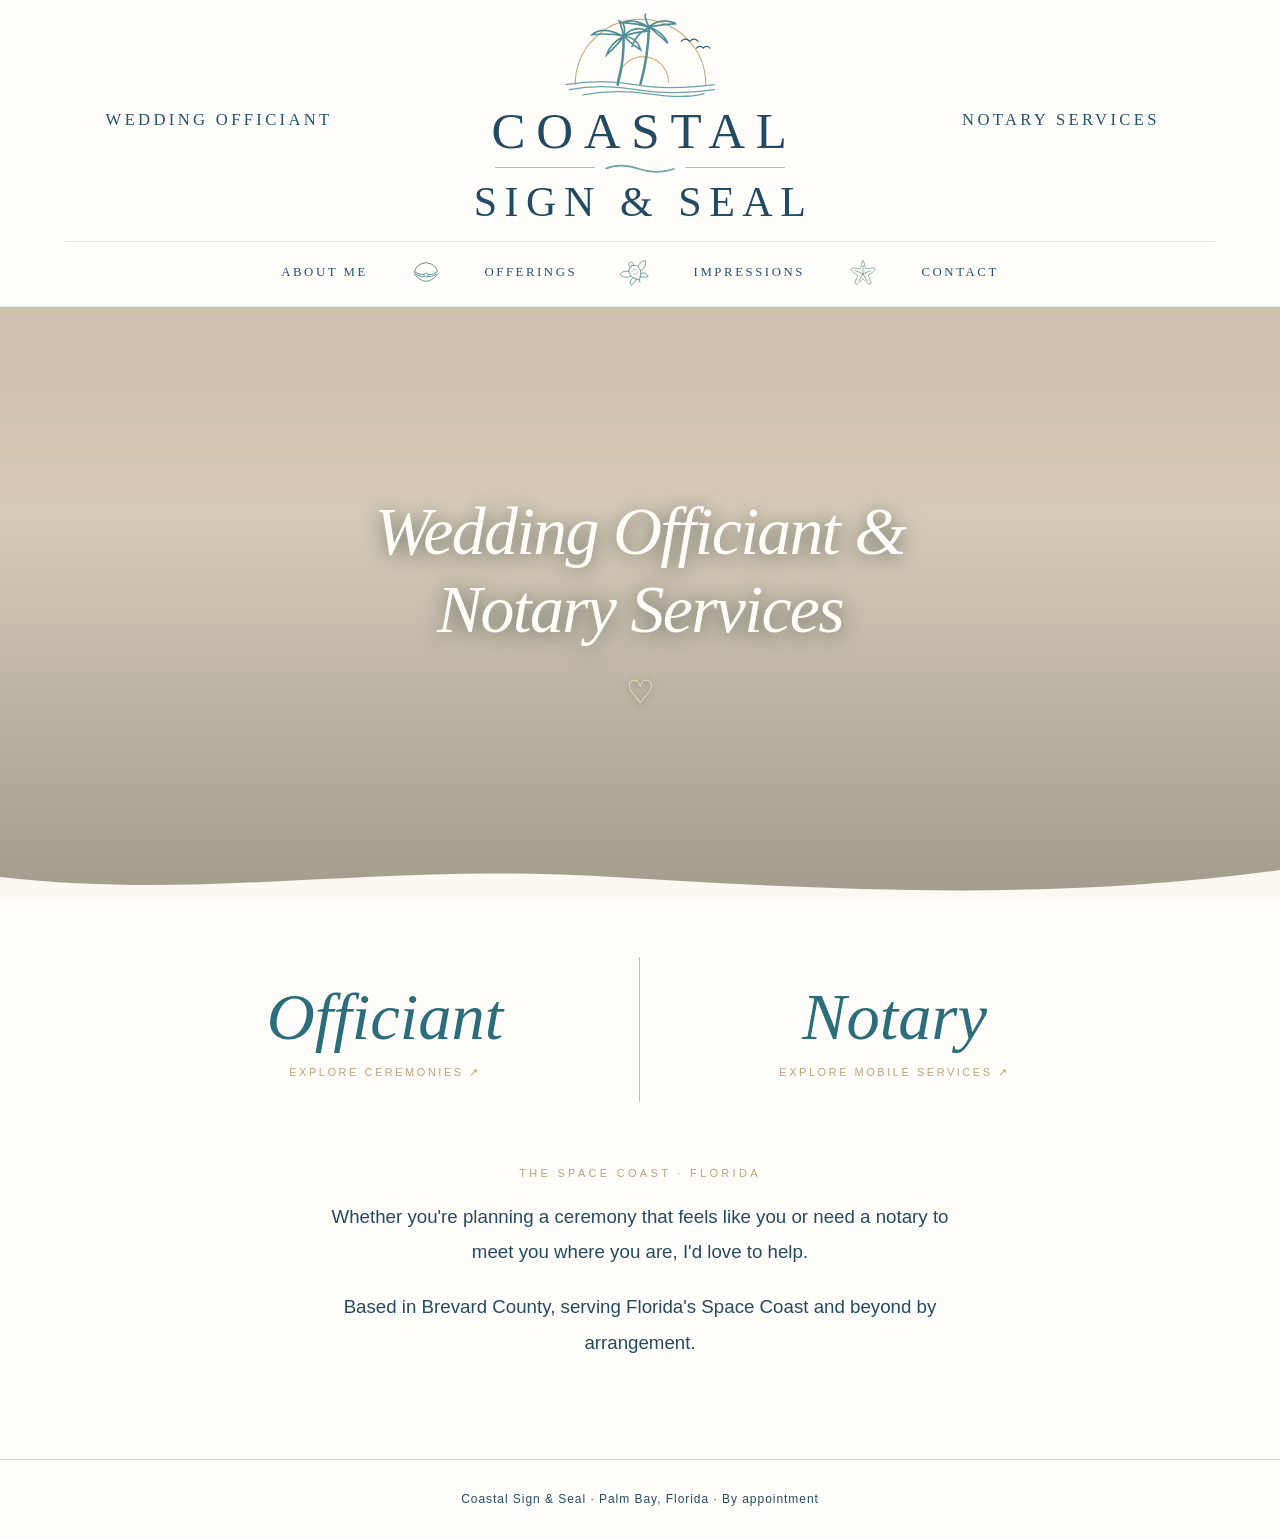
==== index.html @ 53bc4463 "Angle sea turtle and taper shell rear with minimal shell details" ====
<!doctype html><html lang="en"><head><meta charset="utf-8"><meta name="viewport" content="width=device-width,initial-scale=1"><meta name="description" content="Coastal Sign & Seal offers welcoming wedding ceremonies and mobile notary services in Brevard County, Florida."><title>Coastal Sign & Seal | Wedding Officiant & Mobile Notary</title><link rel="stylesheet" href="assets/site.css"></head><body><header class="site-header redesigned-header"><div class="header-top"><a class="service-side" href="weddings.html">Wedding Officiant</a><a class="brand" href="index.html" aria-label="Coastal Sign and Seal home"><svg class="logo-art" viewBox="0 0 230 100" role="img" aria-label="Palm trees, birds, sunrise and ocean waves"><g fill="none" stroke-linecap="round"><path d="M38 79A77 77 0 0 1 192 79" stroke="#c5a26d" stroke-width="1.2"/><path d="M88 76A30 30 0 0 1 148 76" stroke="#d3b07a" stroke-width="1.4"/><path d="M27 79Q69 72 108 79T202 79M31 85Q68 78 110 85T202 85M47 91Q85 84 125 90T190 90" stroke="#6ba5a8" stroke-width="1.5"/><path d="M88 79Q96 50 95 21M115 78Q124 47 125 10" stroke="#4f9097" stroke-width="3"/><path d="M95 22Q70 9 58 20Q80 18 95 22M95 22Q79 31 75 44Q90 30 95 22M95 22Q99 8 90 4Q94 15 95 22M95 22Q108 8 124 16Q108 17 95 22M95 22Q111 23 115 38Q103 30 95 22M125 11Q104 0 95 6Q111 7 125 11M125 11Q139 -1 157 7Q141 8 125 11M125 11Q142 17 147 30Q134 18 125 11M125 11Q119 -1 121 -4M125 11Q109 20 105 34" stroke="#4f9097" stroke-width="2"/><path d="M163 28q5 -5 10 0q5 -5 10 0M181 36q4 -4 8 0q4 -4 8 0" stroke="#315f75" stroke-width="1.4"/></g></svg><span class="brand-coastal">COASTAL</span><span class="brand-wave" aria-hidden="true"><i></i><svg viewBox="0 0 90 14"><path d="M2 8Q20 0 43 8T88 8" fill="none" stroke="#6ba5a8" stroke-width="2"/></svg><i></i></span><span class="brand-sign">SIGN &amp; SEAL</span></a><a class="service-side" href="notary.html">Notary Services</a></div><nav class="header-bottom" aria-label="Main navigation"><a href="about.html">About Me</a><svg class="nav-sea-icon" viewBox="0 0 48 42" aria-hidden="true"><g fill="none" stroke="#65979b" stroke-width="1.5" stroke-linecap="round" stroke-linejoin="round"><path d="M7 21 Q8 9 24 7 Q40 9 41 21 Q33 26 24 25 Q15 26 7 21Z"/><path d="M7 24 Q13 34 24 35 Q35 34 41 24 Q32 29 24 28 Q16 29 7 24Z"/><circle cx="24" cy="25.5" r="3" fill="#fffdf9" stroke="#65979b" stroke-width="1.2"/></g></svg><a href="weddings.html">Offerings</a><svg class="nav-sea-icon" viewBox="0 0 64 54" aria-hidden="true"><g transform="rotate(-28 32 27)" fill="none" stroke="#548e91" stroke-width="1.45" stroke-linecap="round" stroke-linejoin="round"><path d="M32 13 C39 13 44 20 43 29 C42 36 37 40 32 45 C27 40 22 36 21 29 C20 20 25 13 32 13Z"/><path d="M28 14 C26 9 28 5 32 5 C36 5 38 9 36 14"/><path d="M22 20 C15 15 8 14 3 17 C6 26 13 31 21 30"/><path d="M42 20 C49 15 56 14 61 17 C58 26 51 31 43 30"/><path d="M24 35 C17 35 12 41 13 47 C20 46 26 42 28 40"/><path d="M40 35 C47 35 52 41 51 47 C44 46 38 42 36 40"/><path d="M32 45 Q32 48 31 50"/><path d="M27 23 Q32 19 37 23 M27 30 Q32 34 37 30" stroke-width=".85"/></g></svg><a href="impressions.html">Impressions</a><svg class="nav-sea-icon" viewBox="0 0 48 42" aria-hidden="true"><g fill="none" stroke="#7b9b9d" stroke-width="1.25" stroke-linecap="round" stroke-linejoin="round"><path d="M24 4C26 4 27 14 28 16C31 17 40 13 42 16C44 19 34 24 32 26C32 29 38 37 35 39C32 41 26 33 24 31C21 33 16 41 13 39C10 37 16 29 16 26C14 24 4 19 6 16C8 13 17 17 20 16C21 14 22 4 24 4Z"/><path d="M24 11L24 24M13 19L24 24M35 19L24 24M18 34L24 24M30 34L24 24"/></g></svg><a href="contact.html">Contact</a></nav></header><main><section class="hero" aria-label="Florida beach"><h1>Wedding Officiant &amp;<br>Notary Services</h1><div class="flourish" aria-hidden="true">♡</div></section><div class="wave-divider" aria-hidden="true"><svg viewBox="0 0 1440 42" preserveAspectRatio="none"><path fill="#fbf8f1" d="M0 20C240 44 420 5 690 20S1200 43 1440 13V42H0Z"/></svg></div><section class="choices" aria-label="Explore our services"><a class="choice" href="weddings.html"><span>Officiant</span><small>Explore ceremonies ↗</small></a><a class="choice" href="notary.html"><span>Notary</span><small>Explore mobile services ↗</small></a></section><section class="intro"><div class="eyebrow">The Space Coast · Florida</div><p>Whether you're planning a ceremony that feels like you or need a notary to meet you where you are, I'd love to help.</p><p>Based in Brevard County, serving Florida's Space Coast and beyond by arrangement.</p></section></main><footer>Coastal Sign &amp; Seal · Palm Bay, Florida · By appointment</footer></body></html>
---- assets/site.css ----
:root{--ivory:#fbf8f1;--navy:#213f48;--teal:#3e7d7d;--gold:#aa8650;--sand:#e9ddc9}*{box-sizing:border-box}html{scroll-behavior:smooth}body{margin:0;background:var(--ivory);color:var(--navy);font-family:Georgia,'Times New Roman',serif}a{color:inherit}a:focus-visible,button:focus-visible{outline:3px solid var(--gold);outline-offset:4px}.site-header{background:#fcf9f3;display:grid;grid-template-columns:1fr minmax(240px,340px) 1fr;align-items:center;gap:1.4rem;padding:1rem 5%;border-bottom:1px solid #e1d6c4;position:relative;z-index:2}.site-header nav{display:flex;justify-content:space-evenly;align-items:center;gap:1rem}.site-header nav a{text-decoration:none;letter-spacing:.16em;font:11px Arial,sans-serif;text-transform:uppercase;white-space:nowrap}.site-header nav a:hover,.choice:hover{color:var(--teal)}.brand{text-align:center;text-decoration:none;display:flex;align-items:center;flex-direction:column}.brand-symbol{height:35px;width:135px;display:block}.brand-name{display:block;font-size:clamp(27px,3vw,36px);letter-spacing:.15em;text-transform:uppercase;line-height:.98;font-weight:400}.brand-name em{display:block;font-size:.43em;letter-spacing:.3em;font-style:normal;margin:8px 0 4px}.brand-subtitle{display:block;color:var(--gold);font:9px Arial,sans-serif;letter-spacing:.15em;margin-top:11px;white-space:nowrap}.brand-subtitle .turtle{font-size:14px;margin:0 7px}.hero{min-height:min(65vw,590px);height:540px;display:flex;flex-direction:column;justify-content:center;align-items:center;text-align:center;padding:5rem 1rem;position:relative;isolation:isolate;background:#c6b9a5 url('https://images.unsplash.com/photo-1507525428034-b723cf961d3e?auto=format&fit=crop&w=2000&q=85') center 52%/cover no-repeat}.hero:before{content:'';position:absolute;inset:0;background:linear-gradient(180deg,rgba(255,248,231,.12),rgba(255,249,232,.28) 35%,rgba(30,54,58,.22));z-index:-1}.hero h1{font-weight:400;font-style:italic;font-size:clamp(2.8rem,5.3vw,5.8rem);max-width:1050px;margin:0;color:#fffdf7;line-height:1.14;text-shadow:0 2px 20px rgba(19,38,44,.6);letter-spacing:-.025em}.hero .flourish{color:#f6e5b8;font-size:32px;margin-top:1.6rem;text-shadow:0 1px 6px #4a5b5b}.wave-divider{height:42px;margin-top:-40px;position:relative;z-index:1}.wave-divider svg{display:block;width:100%;height:100%}.choices{max-width:1050px;margin:auto;display:grid;grid-template-columns:1fr 1fr;align-items:center;padding:3.6rem 1rem 3.1rem}.choice{text-align:center;text-decoration:none;padding:1.4rem;display:block}.choice:first-child{border-right:1px solid #d3b993}.choice span{display:block;font-size:clamp(2.7rem,5.2vw,4.7rem);font-weight:400}.choice small{display:block;margin-top:.7rem;font:11px Arial,sans-serif;letter-spacing:.23em;color:var(--gold);text-transform:uppercase}.intro{text-align:center;padding:1rem 1.5rem 5rem;max-width:710px;margin:auto;line-height:1.9;font-size:1.17rem}.intro .eyebrow{font:11px Arial,sans-serif;text-transform:uppercase;letter-spacing:.3em;color:var(--gold)}.intro p{margin:1.2rem 0}.page{max-width:930px;margin:4rem auto 6rem;padding:0 1.5rem;line-height:1.8}.page h1{font-size:clamp(2.5rem,5vw,4.4rem);font-weight:400;line-height:1.1}.page h2{font-weight:400}.package{border-top:1px solid #d7c3a1;padding:1.5rem 0}.package h2{font-weight:400;margin-bottom:0}.price{color:#8e6b39;font-size:1.3rem}.button{display:inline-block;margin-top:1rem;border:1px solid var(--gold);padding:.8rem 1.4rem;text-decoration:none;font:12px Arial,sans-serif;letter-spacing:.12em;text-transform:uppercase}.button:hover{background:#eee5d5}footer{text-align:center;border-top:1px solid #dfd0b9;padding:2rem;font:12px Arial,sans-serif;letter-spacing:.08em}label{display:block;margin:1rem 0 .3rem}input,select,textarea{width:100%;padding:.8rem;border:1px solid #c9bba6;background:white;font:inherit}button{cursor:pointer;background:var(--navy);color:white;border:0;padding:1rem 2rem;margin-top:1rem}button:disabled{opacity:.5}[hidden]{display:none!important}@media(max-width:760px){.site-header{grid-template-columns:1fr;gap:1rem;padding:1rem}.site-header nav{justify-content:center;gap:1.2rem;flex-wrap:wrap}.site-header nav:first-child{grid-row:2}.site-header nav:last-child{grid-row:3}.brand{grid-row:1}.hero{height:420px;min-height:0;padding:3rem 1.5rem}.choices{padding:2rem .5rem}.choice{padding:.7rem}.choice span{font-size:clamp(2rem,7vw,3.4rem)}.brand-name{font-size:29px}}
/* Shared header on secondary pages (legacy markup). */
body>header:not(.site-header){background:#fcf9f3;display:grid;grid-template-columns:1fr minmax(240px,340px) 1fr;align-items:center;gap:1.4rem;padding:1rem 5%;border-bottom:1px solid #e1d6c4}body>header:not(.site-header) nav{display:flex;justify-content:space-evenly;align-items:center;gap:1rem}body>header:not(.site-header) nav a{text-decoration:none;letter-spacing:.16em;font:11px Arial,sans-serif;text-transform:uppercase;white-space:nowrap}body>header:not(.site-header) .brand{text-align:center;text-decoration:none;display:flex;flex-direction:column;align-items:center}body>header:not(.site-header) .brand strong{display:block;font-weight:400;font-size:30px;line-height:1.05;letter-spacing:.08em}body>header:not(.site-header) .brand small{display:block;color:var(--gold);font:9px Arial,sans-serif;letter-spacing:.15em;margin-top:9px}@media(max-width:760px){body>header:not(.site-header){grid-template-columns:1fr;gap:1rem;padding:1rem}body>header:not(.site-header) nav{justify-content:center;flex-wrap:wrap}body>header:not(.site-header) .brand{grid-row:1}body>header:not(.site-header) nav:first-child{grid-row:2}body>header:not(.site-header) nav:last-child{grid-row:3}}

/* Approved Coastal Sign & Seal header: same on every page. */
.site-header{display:grid!important;grid-template-columns:minmax(0,1fr) minmax(280px,380px) minmax(0,1fr)!important;align-items:center!important;gap:1rem!important;padding:8px 3% 15px!important;background:#fdfaf5!important;border-bottom:1px solid #d9c49e!important;min-height:260px}.site-header nav{display:flex!important;justify-content:space-evenly!important;align-items:center!important;gap:12px!important}.site-header nav a{font:11px Georgia,serif!important;letter-spacing:.22em!important;color:#234d65!important;text-transform:uppercase!important;text-decoration:none!important;white-space:nowrap}.site-header .brand{display:flex!important;flex-direction:column!important;align-items:center!important;justify-content:center!important;text-decoration:none!important;min-width:0!important;color:#214b63!important}.logo-art{display:block;width:190px;height:96px;overflow:visible}.brand-coastal{display:block;font:400 clamp(29px,3.2vw,44px)/1 Georgia,serif;letter-spacing:.18em;padding-left:.18em}.brand-wave{display:flex;align-items:center;justify-content:center;gap:9px;width:240px;height:21px}.brand-wave i{width:69px;height:1px;background:#c5a26d}.brand-wave svg{width:72px;height:16px}.brand-sign{display:block;font:400 clamp(23px,2.7vw,34px)/1.15 Georgia,serif;letter-spacing:.17em;padding-left:.17em}.site-header .brand-subtitle{font:9px Arial,sans-serif!important;letter-spacing:.18em!important;color:#315e78!important;margin-top:9px!important;white-space:nowrap}.brand-turtle{color:#b38d52;font-size:13px;padding:0 7px}.site-header .brand strong,.site-header .brand-symbol{display:none!important}@media(max-width:760px){.site-header{grid-template-columns:1fr!important;min-height:0!important;gap:10px!important;padding:10px 12px 18px!important}.site-header .brand{grid-row:1!important}.site-header nav:first-child{grid-row:2!important}.site-header nav:last-child{grid-row:3!important}.site-header nav{justify-content:center!important;gap:28px!important}.site-header nav a{font-size:10px!important}.logo-art{height:83px;width:165px}.brand-coastal{font-size:34px}.brand-sign{font-size:26px}}

/* Header concept: service names flank wide logo; four links beneath with sea-life separators. */
.site-header.redesigned-header{display:block!important;padding:14px 4% 18px!important;min-height:0!important;background:#fdfaf5!important}.redesigned-header .header-top{display:grid;grid-template-columns:minmax(0,1fr) minmax(300px,470px) minmax(0,1fr);align-items:center;gap:18px;max-width:1400px;margin:auto}.redesigned-header .service-side{text-decoration:none;text-align:center;text-transform:uppercase;letter-spacing:.2em;font:clamp(12px,1.3vw,17px) Georgia,serif;color:#24536b;white-space:nowrap}.redesigned-header .service-side:hover,.redesigned-header .header-bottom a:hover{color:#4f9097}.redesigned-header .logo-art{width:195px;height:92px}.redesigned-header .brand-coastal{font-size:clamp(36px,4vw,51px);letter-spacing:.21em}.redesigned-header .brand-sign{font-size:clamp(30px,3.4vw,42px);letter-spacing:.18em}.redesigned-header .brand-wave{width:300px}.redesigned-header .brand-wave i{width:100px}.redesigned-header .header-bottom{display:flex!important;align-items:center!important;justify-content:center!important;gap:clamp(12px,3.3vw,52px)!important;margin:15px auto 0;max-width:1150px;padding-top:14px;border-top:1px solid #d7c6ab}.redesigned-header .header-bottom a{font:clamp(10px,1vw,13px) Georgia,serif!important;letter-spacing:.2em!important;text-decoration:none!important;color:#24536b!important;text-transform:uppercase!important;white-space:nowrap}.redesigned-header .nav-sea-icon{width:clamp(24px,2.5vw,34px);height:32px;flex-shrink:0;display:block}@media(max-width:760px){.site-header.redesigned-header{padding:12px 10px 16px!important}.redesigned-header .header-top{grid-template-columns:1fr 1fr;gap:12px}.redesigned-header .brand{grid-column:1/-1;grid-row:1}.redesigned-header .service-side{grid-row:2;font-size:11px;letter-spacing:.12em}.redesigned-header .header-bottom{gap:clamp(5px,1.6vw,12px)!important;margin-top:14px;padding-top:13px;flex-wrap:nowrap!important}.redesigned-header .header-bottom a{font-size:clamp(8px,2.1vw,11px)!important;letter-spacing:.06em!important}.redesigned-header .nav-sea-icon{width:18px;height:20px}.redesigned-header .brand-coastal{font-size:38px}.redesigned-header .brand-sign{font-size:30px}.redesigned-header .logo-art{height:84px}}

/* Coastal refresh: pearl, ocean-blue, sea-glass and soft coral; no tan panels. */
:root{--ivory:#fffdf9;--navy:#234e66;--teal:#5b9a9e;--gold:#bba27c;--sand:#eaf5f4}body{background:#fffdf9;color:#244b61;font-family:'Trebuchet MS',Arial,sans-serif;font-weight:400}.site-header.redesigned-header{background:#fffdf9!important;border-bottom:1px solid #d8e9e8!important}.redesigned-header .header-bottom{border-color:#d8e9e8!important}.redesigned-header .brand-wave i{background:#a4c8c9}.page{max-width:1040px;margin:0 auto 5rem;padding:3rem 1.5rem;line-height:1.75}.service-lead{text-align:center;max-width:780px;margin:0 auto 3rem}.eyebrow{font:700 11px 'Trebuchet MS',Arial,sans-serif;letter-spacing:.24em;text-transform:uppercase;color:#608e94}.page .service-lead h1{font:400 clamp(3rem,6vw,5.4rem)/1.1 Georgia,serif;letter-spacing:-.035em;margin:.6rem 0 1rem;color:#25576b}.service-lead p{font-size:1.08rem;color:#506a73}.service-intro{background:linear-gradient(135deg,#e9f5f4,#f6fbfa);border-radius:38px 38px 80px 38px;padding:2rem 2.5rem;margin-bottom:2.6rem;border:1px solid #d6eae9}.service-intro h2{font:italic 400 2rem Georgia,serif;color:#2d7580;margin:.2rem 0}.service-intro p{margin:.5rem 0}.service-collection{display:grid;grid-template-columns:repeat(2,minmax(0,1fr));gap:1.5rem}.service-card{background:#fff;border:1px solid #d5e7e5;border-radius:38px 38px 62px 38px;padding:2rem 2rem 1.7rem;box-shadow:0 12px 35px rgba(40,95,106,.045)}.service-card.feature{grid-column:1/-1;background:#f2faf9}.service-card h2{font:italic 400 clamp(1.65rem,3vw,2.15rem)/1.2 Georgia,serif;margin:0 0 .35rem;color:#276b7a}.service-card .price{font:700 1.13rem 'Trebuchet MS',Arial,sans-serif;color:#ad8068;letter-spacing:.025em}.service-card p{color:#4c6771;margin:.9rem 0}.service-card ul{padding-left:1.2rem;color:#476773}.service-card li{margin:.35rem 0}.service-card li::marker{color:#70a9a7}.service-note{background:#eef7f6;border-left:3px solid #73aaa8;padding:1.2rem 1.5rem;border-radius:0 22px 22px 0;margin:2rem 0}.service-action{text-align:center;padding:1.5rem}.service-action .button{border:0;background:#397c85;color:#fff;border-radius:999px;padding:1rem 2rem;font:700 12px 'Trebuchet MS',Arial,sans-serif;letter-spacing:.12em}.service-action .button:hover{background:#235d69}.page .package{border-color:#d8e9e8}.intro{font-family:'Trebuchet MS',Arial,sans-serif}.choices .choice span{font-family:Georgia,serif;font-style:italic;color:#2c6d7c}.hero h1{font-family:Georgia,serif;font-style:italic}.redesigned-header .service-side,.redesigned-header .header-bottom a{font-family:Georgia,serif!important}@media(max-width:700px){.service-collection{grid-template-columns:1fr}.service-card.feature{grid-column:auto}.service-card{padding:1.6rem;border-radius:28px 28px 48px 28px}.service-intro{padding:1.5rem;border-radius:28px 28px 52px 28px}.page{padding:2rem 1rem}}

.travel-section{margin:3.5rem 0 2rem;padding:2.5rem;background:#edf7f6;border-radius:36px 36px 65px 36px}.travel-section h2{font:italic 400 clamp(2rem,4vw,3rem) Georgia,serif;color:#286d7a;margin:.5rem 0}.travel-section>p{max-width:820px}.travel-grid{display:grid;grid-template-columns:repeat(2,minmax(0,1fr));gap:12px;margin:1.7rem 0}.travel-row{display:flex;flex-direction:column;gap:4px;background:#fff;border:1px solid #d5e8e6;border-radius:22px;padding:1.25rem 1.4rem}.travel-row span{font:italic 400 1.35rem Georgia,serif;color:#286b78}.travel-row strong{font-size:1.15rem;color:#ad8068}.travel-row small{font-size:.86rem;line-height:1.5;color:#55717a}.travel-disclaimer{font-size:.9rem;color:#4c6872}@media(max-width:700px){.travel-grid{grid-template-columns:1fr}.travel-section{padding:1.5rem;border-radius:28px 28px 45px 28px}}

/* Wedding offerings: elegant, centered editorial body copy; preserve package headings. */
body:has(.service-collection) .page{text-align:center;font-family:Georgia,'Times New Roman',serif;font-size:1.04rem;line-height:1.82}
body:has(.service-collection) .service-lead p,
body:has(.service-collection) .service-intro p,
body:has(.service-collection) .service-card p,
body:has(.service-collection) .service-card li,
body:has(.service-collection) .travel-section p,
body:has(.service-collection) .travel-row small,
body:has(.service-collection) .service-note{font-family:Georgia,'Times New Roman',serif;font-size:1.02rem;font-weight:400;line-height:1.8;letter-spacing:.005em}
body:has(.service-collection) .service-card,
body:has(.service-collection) .service-intro,
body:has(.service-collection) .travel-section,
body:has(.service-collection) .travel-row,
body:has(.service-collection) .service-note{text-align:center}
body:has(.service-collection) .service-card ul{list-style:none;padding:0;margin:1rem auto;max-width:37rem}
body:has(.service-collection) .service-card li{padding:.32rem 0}
body:has(.service-collection) .service-card li+li{border-top:1px solid #edf4f3}
body:has(.service-collection) .service-card h2{font-style:italic}
body:has(.service-collection) .travel-section>p{margin-left:auto;margin-right:auto}
body:has(.service-collection) .service-note{border-left:0;border-top:2px solid #73aaa8;border-radius:22px;padding:1.5rem 2rem}

/* Wedding page only: airy, playful sea-glass backdrop and less formal typography. */
body:has(.service-collection){background:radial-gradient(ellipse 460px 330px at 7% 16%,rgba(180,225,226,.38),transparent 75%),radial-gradient(ellipse 540px 420px at 94% 38%,rgba(197,230,227,.52),transparent 74%),radial-gradient(ellipse 420px 360px at 12% 74%,rgba(217,237,235,.62),transparent 76%),linear-gradient(180deg,#fffdfa 0%,#f0faf9 47%,#fffdf9 100%);}
body:has(.service-collection) .page{font-family:'Trebuchet MS',Arial,sans-serif;font-size:1.04rem;line-height:1.75}
body:has(.service-collection) .service-lead p,
body:has(.service-collection) .service-intro p,
body:has(.service-collection) .service-card p,
body:has(.service-collection) .service-card li,
body:has(.service-collection) .travel-section p,
body:has(.service-collection) .travel-row small,
body:has(.service-collection) .service-note{font-family:'Trebuchet MS',Arial,sans-serif;font-size:1.02rem;line-height:1.75;letter-spacing:0}
body:has(.service-collection) .service-card h2{font-family:'Trebuchet MS',Arial,sans-serif;font-style:normal;font-weight:400;letter-spacing:-.025em;font-size:clamp(1.7rem,3vw,2.1rem);line-height:1.28;margin-bottom:.75rem}
body:has(.service-collection) .service-card h2::after{content:'';display:block;width:86px;max-width:65%;height:2px;border-radius:100%;margin:.85rem auto .25rem;background:linear-gradient(90deg,transparent,#75b5b7 22%,#75b5b7 78%,transparent)}
body:has(.service-collection) .service-card{background:rgba(255,255,255,.89);box-shadow:0 12px 38px rgba(50,116,127,.075)}
body:has(.service-collection) .service-card.feature{background:rgba(230,248,246,.94)}
body:has(.service-collection) .service-intro{background:linear-gradient(125deg,rgba(223,246,244,.96),rgba(249,253,252,.94));box-shadow:0 12px 36px rgba(53,120,125,.07)}
body:has(.service-collection) .service-intro h2{font-family:'Trebuchet MS',Arial,sans-serif;font-style:normal;font-size:clamp(1.9rem,4vw,2.5rem);letter-spacing:-.035em}
body:has(.service-collection) .service-lead h1{font-family:'Trebuchet MS',Arial,sans-serif;font-size:clamp(2.9rem,6vw,4.9rem);letter-spacing:-.045em}
body:has(.service-collection) .travel-section h2{font-family:'Trebuchet MS',Arial,sans-serif;font-style:normal}
body:has(.service-collection) .travel-row span{font-family:'Trebuchet MS',Arial,sans-serif;font-style:normal}

/* Wedding packages: unmistakable hand-drawn wave below each title, followed by sea-glass price. */
body:has(.service-collection) .service-card h2::after{
  content:""!important;display:block!important;width:146px!important;height:18px!important;max-width:85%!important;
  margin:10px auto 8px!important;border:0!important;border-radius:0!important;
  background:transparent url("data:image/svg+xml,%3Csvg xmlns='http://www.w3.org/2000/svg' viewBox='0 0 160 20'%3E%3Cpath d='M3 10 C17 1 29 19 43 10 S69 1 83 10 S109 19 123 10 S145 1 157 10' fill='none' stroke='%2375adb0' stroke-width='2.3' stroke-linecap='round'/%3E%3C/svg%3E") center/contain no-repeat!important;
}
body:has(.service-collection) .service-card .price{color:#337e89!important;font-family:'Trebuchet MS',Arial,sans-serif!important;font-size:1.25rem!important;font-weight:700!important;letter-spacing:.025em!important;margin:.1rem 0 .7rem!important}
body:has(.service-collection) .travel-row strong{color:#337e89!important}

/* Wedding typography: classic, warm book-serif rather than geometric/block lettering.
   Palatino is a standard system serif; Georgia is a reliable fallback. */
body:has(.service-collection) .page,
body:has(.service-collection) .service-lead p,
body:has(.service-collection) .service-intro p,
body:has(.service-collection) .service-card p,
body:has(.service-collection) .service-card li,
body:has(.service-collection) .travel-section p,
body:has(.service-collection) .travel-row small,
body:has(.service-collection) .service-note{
  font-family:'Palatino Linotype','Book Antiqua',Palatino,Georgia,serif!important;
  font-size:1.08rem;line-height:1.82;letter-spacing:0;font-weight:400;
}
body:has(.service-collection) .service-lead h1,
body:has(.service-collection) .service-intro h2,
body:has(.service-collection) .service-card h2,
body:has(.service-collection) .travel-section h2,
body:has(.service-collection) .travel-row span{
  font-family:'Palatino Linotype','Book Antiqua',Palatino,Georgia,serif!important;
  font-weight:400!important;letter-spacing:-.018em!important;
}
body:has(.service-collection) .service-card h2{
  font-size:clamp(1.9rem,3.1vw,2.4rem)!important;
  font-style:italic!important;line-height:1.22!important;
}
body:has(.service-collection) .service-lead h1{font-style:normal!important}
body:has(.service-collection) .service-intro h2,
body:has(.service-collection) .travel-section h2{font-style:italic!important}
body:has(.service-collection) .service-card .price{
  font-family:'Palatino Linotype','Book Antiqua',Palatino,Georgia,serif!important;
  font-weight:600!important;font-size:1.4rem!important;color:#337e89!important;
}
body:has(.service-collection) .eyebrow{font-family:'Palatino Linotype','Book Antiqua',Palatino,Georgia,serif!important;font-size:.85rem;letter-spacing:.14em}

/* Keep the featured Written in the Tides card the same white as the other packages. */
body:has(.service-collection) .service-card.feature{background:rgba(255,255,255,.89)!important}
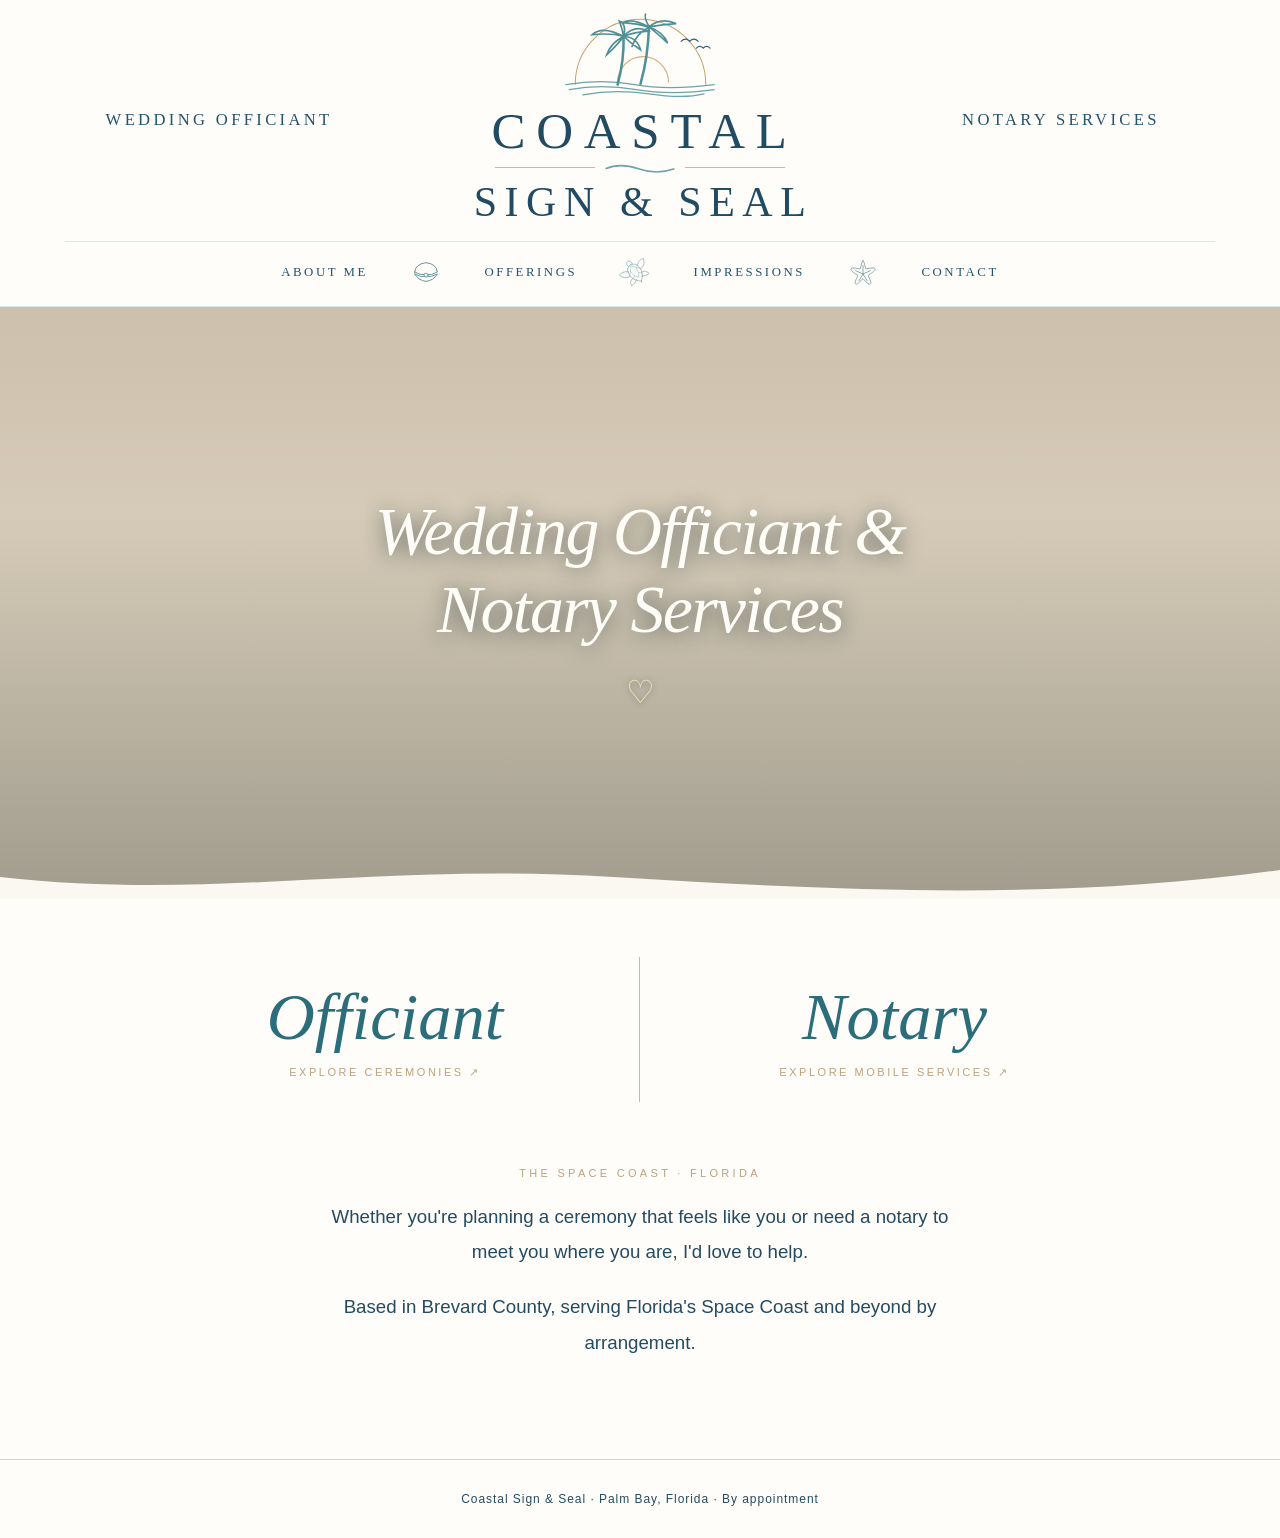
==== commit 13ebc390: "Use flat overhead sea turtle angled northwest in navigation" ====
--- a/index.html
+++ b/index.html
@@ -1 +1 @@
-<!doctype html><html lang="en"><head><meta charset="utf-8"><meta name="viewport" content="width=device-width,initial-scale=1"><meta name="description" content="Coastal Sign & Seal offers welcoming wedding ceremonies and mobile notary services in Brevard County, Florida."><title>Coastal Sign & Seal | Wedding Officiant & Mobile Notary</title><link rel="stylesheet" href="assets/site.css"></head><body><header class="site-header redesigned-header"><div class="header-top"><a class="service-side" href="weddings.html">Wedding Officiant</a><a class="brand" href="index.html" aria-label="Coastal Sign and Seal home"><svg class="logo-art" viewBox="0 0 230 100" role="img" aria-label="Palm trees, birds, sunrise and ocean waves"><g fill="none" stroke-linecap="round"><path d="M38 79A77 77 0 0 1 192 79" stroke="#c5a26d" stroke-width="1.2"/><path d="M88 76A30 30 0 0 1 148 76" stroke="#d3b07a" stroke-width="1.4"/><path d="M27 79Q69 72 108 79T202 79M31 85Q68 78 110 85T202 85M47 91Q85 84 125 90T190 90" stroke="#6ba5a8" stroke-width="1.5"/><path d="M88 79Q96 50 95 21M115 78Q124 47 125 10" stroke="#4f9097" stroke-width="3"/><path d="M95 22Q70 9 58 20Q80 18 95 22M95 22Q79 31 75 44Q90 30 95 22M95 22Q99 8 90 4Q94 15 95 22M95 22Q108 8 124 16Q108 17 95 22M95 22Q111 23 115 38Q103 30 95 22M125 11Q104 0 95 6Q111 7 125 11M125 11Q139 -1 157 7Q141 8 125 11M125 11Q142 17 147 30Q134 18 125 11M125 11Q119 -1 121 -4M125 11Q109 20 105 34" stroke="#4f9097" stroke-width="2"/><path d="M163 28q5 -5 10 0q5 -5 10 0M181 36q4 -4 8 0q4 -4 8 0" stroke="#315f75" stroke-width="1.4"/></g></svg><span class="brand-coastal">COASTAL</span><span class="brand-wave" aria-hidden="true"><i></i><svg viewBox="0 0 90 14"><path d="M2 8Q20 0 43 8T88 8" fill="none" stroke="#6ba5a8" stroke-width="2"/></svg><i></i></span><span class="brand-sign">SIGN &amp; SEAL</span></a><a class="service-side" href="notary.html">Notary Services</a></div><nav class="header-bottom" aria-label="Main navigation"><a href="about.html">About Me</a><svg class="nav-sea-icon" viewBox="0 0 48 42" aria-hidden="true"><g fill="none" stroke="#65979b" stroke-width="1.5" stroke-linecap="round" stroke-linejoin="round"><path d="M7 21 Q8 9 24 7 Q40 9 41 21 Q33 26 24 25 Q15 26 7 21Z"/><path d="M7 24 Q13 34 24 35 Q35 34 41 24 Q32 29 24 28 Q16 29 7 24Z"/><circle cx="24" cy="25.5" r="3" fill="#fffdf9" stroke="#65979b" stroke-width="1.2"/></g></svg><a href="weddings.html">Offerings</a><svg class="nav-sea-icon" viewBox="0 0 64 54" aria-hidden="true"><g transform="rotate(-28 32 27)" fill="none" stroke="#548e91" stroke-width="1.45" stroke-linecap="round" stroke-linejoin="round"><path d="M32 13 C39 13 44 20 43 29 C42 36 37 40 32 45 C27 40 22 36 21 29 C20 20 25 13 32 13Z"/><path d="M28 14 C26 9 28 5 32 5 C36 5 38 9 36 14"/><path d="M22 20 C15 15 8 14 3 17 C6 26 13 31 21 30"/><path d="M42 20 C49 15 56 14 61 17 C58 26 51 31 43 30"/><path d="M24 35 C17 35 12 41 13 47 C20 46 26 42 28 40"/><path d="M40 35 C47 35 52 41 51 47 C44 46 38 42 36 40"/><path d="M32 45 Q32 48 31 50"/><path d="M27 23 Q32 19 37 23 M27 30 Q32 34 37 30" stroke-width=".85"/></g></svg><a href="impressions.html">Impressions</a><svg class="nav-sea-icon" viewBox="0 0 48 42" aria-hidden="true"><g fill="none" stroke="#7b9b9d" stroke-width="1.25" stroke-linecap="round" stroke-linejoin="round"><path d="M24 4C26 4 27 14 28 16C31 17 40 13 42 16C44 19 34 24 32 26C32 29 38 37 35 39C32 41 26 33 24 31C21 33 16 41 13 39C10 37 16 29 16 26C14 24 4 19 6 16C8 13 17 17 20 16C21 14 22 4 24 4Z"/><path d="M24 11L24 24M13 19L24 24M35 19L24 24M18 34L24 24M30 34L24 24"/></g></svg><a href="contact.html">Contact</a></nav></header><main><section class="hero" aria-label="Florida beach"><h1>Wedding Officiant &amp;<br>Notary Services</h1><div class="flourish" aria-hidden="true">♡</div></section><div class="wave-divider" aria-hidden="true"><svg viewBox="0 0 1440 42" preserveAspectRatio="none"><path fill="#fbf8f1" d="M0 20C240 44 420 5 690 20S1200 43 1440 13V42H0Z"/></svg></div><section class="choices" aria-label="Explore our services"><a class="choice" href="weddings.html"><span>Officiant</span><small>Explore ceremonies ↗</small></a><a class="choice" href="notary.html"><span>Notary</span><small>Explore mobile services ↗</small></a></section><section class="intro"><div class="eyebrow">The Space Coast · Florida</div><p>Whether you're planning a ceremony that feels like you or need a notary to meet you where you are, I'd love to help.</p><p>Based in Brevard County, serving Florida's Space Coast and beyond by arrangement.</p></section></main><footer>Coastal Sign &amp; Seal · Palm Bay, Florida · By appointment</footer></body></html>+<!doctype html><html lang="en"><head><meta charset="utf-8"><meta name="viewport" content="width=device-width,initial-scale=1"><meta name="description" content="Coastal Sign & Seal offers welcoming wedding ceremonies and mobile notary services in Brevard County, Florida."><title>Coastal Sign & Seal | Wedding Officiant & Mobile Notary</title><link rel="stylesheet" href="assets/site.css"></head><body><header class="site-header redesigned-header"><div class="header-top"><a class="service-side" href="weddings.html">Wedding Officiant</a><a class="brand" href="index.html" aria-label="Coastal Sign and Seal home"><svg class="logo-art" viewBox="0 0 230 100" role="img" aria-label="Palm trees, birds, sunrise and ocean waves"><g fill="none" stroke-linecap="round"><path d="M38 79A77 77 0 0 1 192 79" stroke="#c5a26d" stroke-width="1.2"/><path d="M88 76A30 30 0 0 1 148 76" stroke="#d3b07a" stroke-width="1.4"/><path d="M27 79Q69 72 108 79T202 79M31 85Q68 78 110 85T202 85M47 91Q85 84 125 90T190 90" stroke="#6ba5a8" stroke-width="1.5"/><path d="M88 79Q96 50 95 21M115 78Q124 47 125 10" stroke="#4f9097" stroke-width="3"/><path d="M95 22Q70 9 58 20Q80 18 95 22M95 22Q79 31 75 44Q90 30 95 22M95 22Q99 8 90 4Q94 15 95 22M95 22Q108 8 124 16Q108 17 95 22M95 22Q111 23 115 38Q103 30 95 22M125 11Q104 0 95 6Q111 7 125 11M125 11Q139 -1 157 7Q141 8 125 11M125 11Q142 17 147 30Q134 18 125 11M125 11Q119 -1 121 -4M125 11Q109 20 105 34" stroke="#4f9097" stroke-width="2"/><path d="M163 28q5 -5 10 0q5 -5 10 0M181 36q4 -4 8 0q4 -4 8 0" stroke="#315f75" stroke-width="1.4"/></g></svg><span class="brand-coastal">COASTAL</span><span class="brand-wave" aria-hidden="true"><i></i><svg viewBox="0 0 90 14"><path d="M2 8Q20 0 43 8T88 8" fill="none" stroke="#6ba5a8" stroke-width="2"/></svg><i></i></span><span class="brand-sign">SIGN &amp; SEAL</span></a><a class="service-side" href="notary.html">Notary Services</a></div><nav class="header-bottom" aria-label="Main navigation"><a href="about.html">About Me</a><svg class="nav-sea-icon" viewBox="0 0 48 42" aria-hidden="true"><g fill="none" stroke="#65979b" stroke-width="1.5" stroke-linecap="round" stroke-linejoin="round"><path d="M7 21 Q8 9 24 7 Q40 9 41 21 Q33 26 24 25 Q15 26 7 21Z"/><path d="M7 24 Q13 34 24 35 Q35 34 41 24 Q32 29 24 28 Q16 29 7 24Z"/><circle cx="24" cy="25.5" r="3" fill="#fffdf9" stroke="#65979b" stroke-width="1.2"/></g></svg><a href="weddings.html">Offerings</a><svg class="nav-sea-icon" viewBox="0 0 72 72" aria-hidden="true"><g transform="rotate(-35 36 36)" fill="none" stroke="#65979b" stroke-width="1.15" stroke-linecap="round" stroke-linejoin="round"><path d="M36 17 C46 17 51 26 50 39 C49 49 42 56 36 61 C30 56 23 49 22 39 C21 26 26 17 36 17Z"/><path d="M31 18 C29 14 30 8 36 7 C42 8 43 14 41 18"/><path d="M24 27 C16 20 9 19 3 22 C7 33 14 38 22 37"/><path d="M48 27 C56 20 63 19 69 22 C65 33 58 38 50 37"/><path d="M24 45 C17 45 13 50 12 57 C19 58 25 54 29 52"/><path d="M48 45 C55 45 59 50 60 57 C53 58 47 54 43 52"/><path d="M36 61 L35 64"/><path d="M36 20 L28 29 L30 42 L36 50 L42 42 L44 29Z M28 29 L22 35 M44 29 L50 35 M30 42 L25 46 M42 42 L47 46" stroke-width=".75"/></g></svg><a href="impressions.html">Impressions</a><svg class="nav-sea-icon" viewBox="0 0 48 42" aria-hidden="true"><g fill="none" stroke="#7b9b9d" stroke-width="1.25" stroke-linecap="round" stroke-linejoin="round"><path d="M24 4C26 4 27 14 28 16C31 17 40 13 42 16C44 19 34 24 32 26C32 29 38 37 35 39C32 41 26 33 24 31C21 33 16 41 13 39C10 37 16 29 16 26C14 24 4 19 6 16C8 13 17 17 20 16C21 14 22 4 24 4Z"/><path d="M24 11L24 24M13 19L24 24M35 19L24 24M18 34L24 24M30 34L24 24"/></g></svg><a href="contact.html">Contact</a></nav></header><main><section class="hero" aria-label="Florida beach"><h1>Wedding Officiant &amp;<br>Notary Services</h1><div class="flourish" aria-hidden="true">♡</div></section><div class="wave-divider" aria-hidden="true"><svg viewBox="0 0 1440 42" preserveAspectRatio="none"><path fill="#fbf8f1" d="M0 20C240 44 420 5 690 20S1200 43 1440 13V42H0Z"/></svg></div><section class="choices" aria-label="Explore our services"><a class="choice" href="weddings.html"><span>Officiant</span><small>Explore ceremonies ↗</small></a><a class="choice" href="notary.html"><span>Notary</span><small>Explore mobile services ↗</small></a></section><section class="intro"><div class="eyebrow">The Space Coast · Florida</div><p>Whether you're planning a ceremony that feels like you or need a notary to meet you where you are, I'd love to help.</p><p>Based in Brevard County, serving Florida's Space Coast and beyond by arrangement.</p></section></main><footer>Coastal Sign &amp; Seal · Palm Bay, Florida · By appointment</footer></body></html>
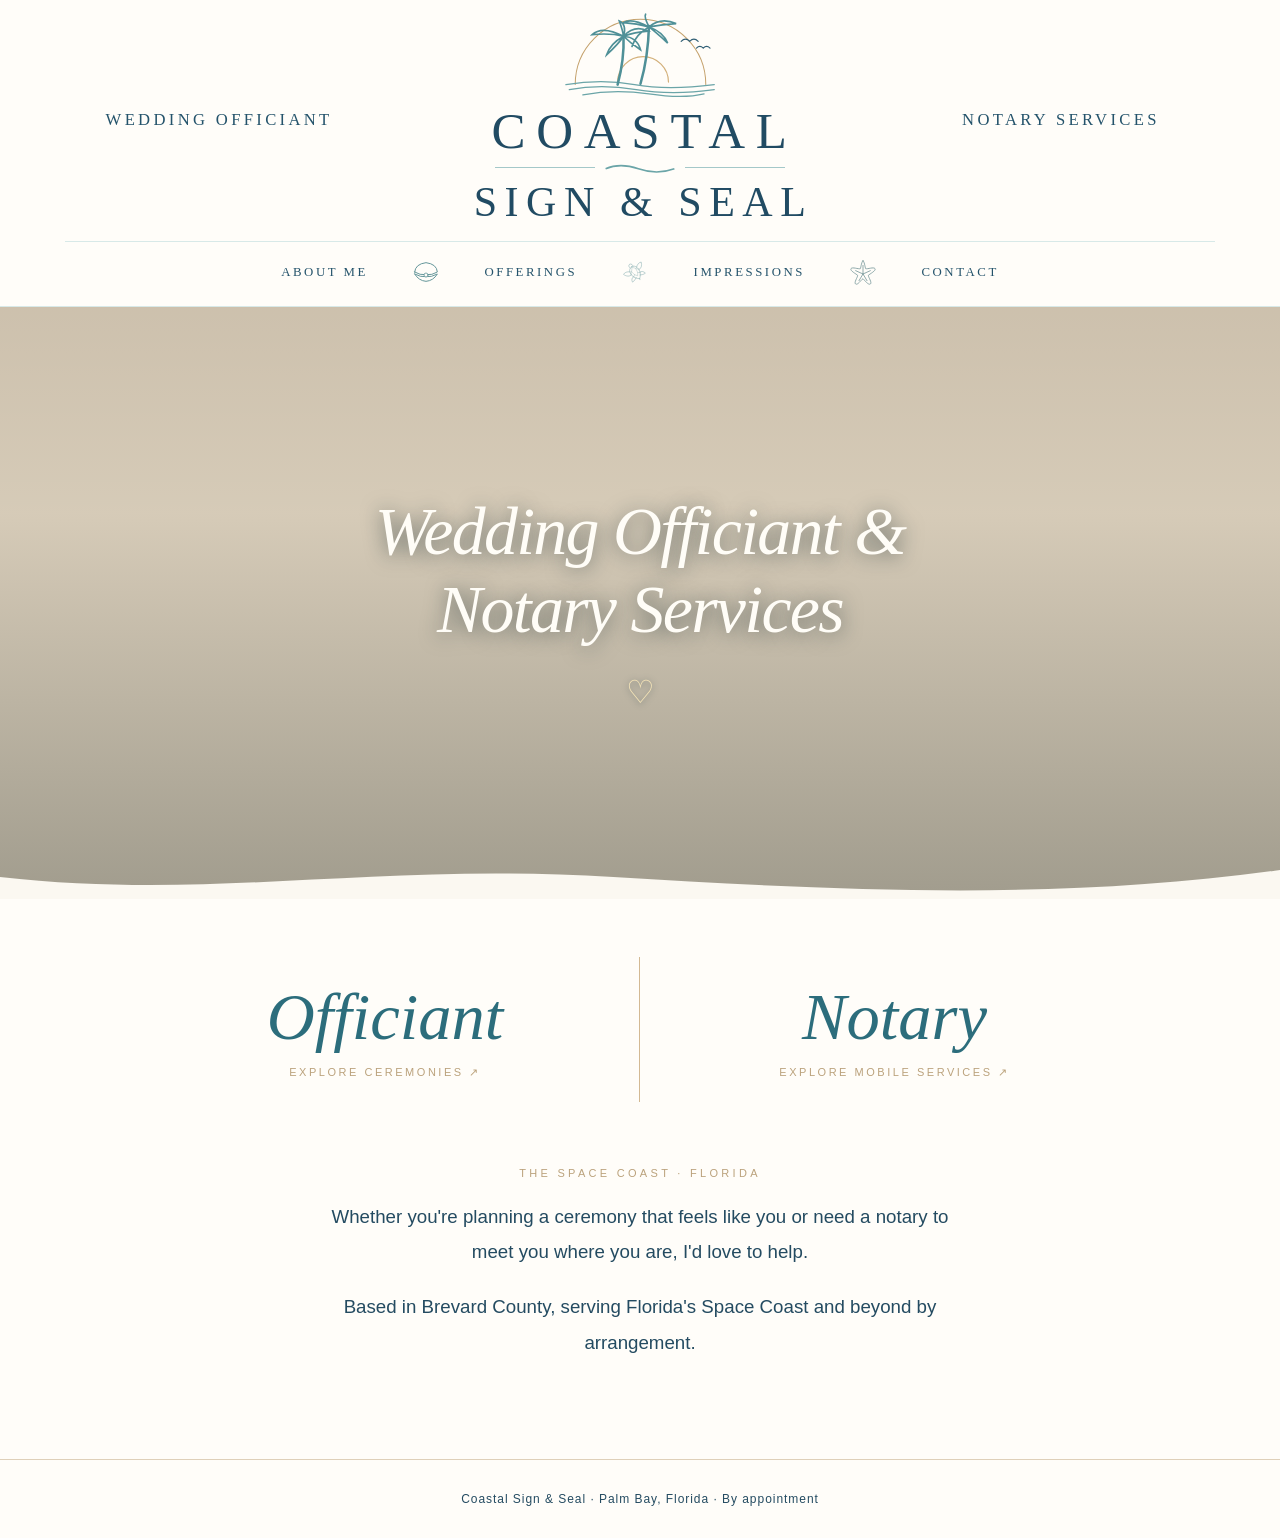
==== commit 788c9fb7: "Balance sea turtle visual scale with oyster and starfish navigation icons" ====
--- a/index.html
+++ b/index.html
@@ -1 +1 @@
-<!doctype html><html lang="en"><head><meta charset="utf-8"><meta name="viewport" content="width=device-width,initial-scale=1"><meta name="description" content="Coastal Sign & Seal offers welcoming wedding ceremonies and mobile notary services in Brevard County, Florida."><title>Coastal Sign & Seal | Wedding Officiant & Mobile Notary</title><link rel="stylesheet" href="assets/site.css"></head><body><header class="site-header redesigned-header"><div class="header-top"><a class="service-side" href="weddings.html">Wedding Officiant</a><a class="brand" href="index.html" aria-label="Coastal Sign and Seal home"><svg class="logo-art" viewBox="0 0 230 100" role="img" aria-label="Palm trees, birds, sunrise and ocean waves"><g fill="none" stroke-linecap="round"><path d="M38 79A77 77 0 0 1 192 79" stroke="#c5a26d" stroke-width="1.2"/><path d="M88 76A30 30 0 0 1 148 76" stroke="#d3b07a" stroke-width="1.4"/><path d="M27 79Q69 72 108 79T202 79M31 85Q68 78 110 85T202 85M47 91Q85 84 125 90T190 90" stroke="#6ba5a8" stroke-width="1.5"/><path d="M88 79Q96 50 95 21M115 78Q124 47 125 10" stroke="#4f9097" stroke-width="3"/><path d="M95 22Q70 9 58 20Q80 18 95 22M95 22Q79 31 75 44Q90 30 95 22M95 22Q99 8 90 4Q94 15 95 22M95 22Q108 8 124 16Q108 17 95 22M95 22Q111 23 115 38Q103 30 95 22M125 11Q104 0 95 6Q111 7 125 11M125 11Q139 -1 157 7Q141 8 125 11M125 11Q142 17 147 30Q134 18 125 11M125 11Q119 -1 121 -4M125 11Q109 20 105 34" stroke="#4f9097" stroke-width="2"/><path d="M163 28q5 -5 10 0q5 -5 10 0M181 36q4 -4 8 0q4 -4 8 0" stroke="#315f75" stroke-width="1.4"/></g></svg><span class="brand-coastal">COASTAL</span><span class="brand-wave" aria-hidden="true"><i></i><svg viewBox="0 0 90 14"><path d="M2 8Q20 0 43 8T88 8" fill="none" stroke="#6ba5a8" stroke-width="2"/></svg><i></i></span><span class="brand-sign">SIGN &amp; SEAL</span></a><a class="service-side" href="notary.html">Notary Services</a></div><nav class="header-bottom" aria-label="Main navigation"><a href="about.html">About Me</a><svg class="nav-sea-icon" viewBox="0 0 48 42" aria-hidden="true"><g fill="none" stroke="#65979b" stroke-width="1.5" stroke-linecap="round" stroke-linejoin="round"><path d="M7 21 Q8 9 24 7 Q40 9 41 21 Q33 26 24 25 Q15 26 7 21Z"/><path d="M7 24 Q13 34 24 35 Q35 34 41 24 Q32 29 24 28 Q16 29 7 24Z"/><circle cx="24" cy="25.5" r="3" fill="#fffdf9" stroke="#65979b" stroke-width="1.2"/></g></svg><a href="weddings.html">Offerings</a><svg class="nav-sea-icon" viewBox="0 0 72 72" aria-hidden="true"><g transform="rotate(-35 36 36)" fill="none" stroke="#65979b" stroke-width="1.15" stroke-linecap="round" stroke-linejoin="round"><path d="M36 17 C46 17 51 26 50 39 C49 49 42 56 36 61 C30 56 23 49 22 39 C21 26 26 17 36 17Z"/><path d="M31 18 C29 14 30 8 36 7 C42 8 43 14 41 18"/><path d="M24 27 C16 20 9 19 3 22 C7 33 14 38 22 37"/><path d="M48 27 C56 20 63 19 69 22 C65 33 58 38 50 37"/><path d="M24 45 C17 45 13 50 12 57 C19 58 25 54 29 52"/><path d="M48 45 C55 45 59 50 60 57 C53 58 47 54 43 52"/><path d="M36 61 L35 64"/><path d="M36 20 L28 29 L30 42 L36 50 L42 42 L44 29Z M28 29 L22 35 M44 29 L50 35 M30 42 L25 46 M42 42 L47 46" stroke-width=".75"/></g></svg><a href="impressions.html">Impressions</a><svg class="nav-sea-icon" viewBox="0 0 48 42" aria-hidden="true"><g fill="none" stroke="#7b9b9d" stroke-width="1.25" stroke-linecap="round" stroke-linejoin="round"><path d="M24 4C26 4 27 14 28 16C31 17 40 13 42 16C44 19 34 24 32 26C32 29 38 37 35 39C32 41 26 33 24 31C21 33 16 41 13 39C10 37 16 29 16 26C14 24 4 19 6 16C8 13 17 17 20 16C21 14 22 4 24 4Z"/><path d="M24 11L24 24M13 19L24 24M35 19L24 24M18 34L24 24M30 34L24 24"/></g></svg><a href="contact.html">Contact</a></nav></header><main><section class="hero" aria-label="Florida beach"><h1>Wedding Officiant &amp;<br>Notary Services</h1><div class="flourish" aria-hidden="true">♡</div></section><div class="wave-divider" aria-hidden="true"><svg viewBox="0 0 1440 42" preserveAspectRatio="none"><path fill="#fbf8f1" d="M0 20C240 44 420 5 690 20S1200 43 1440 13V42H0Z"/></svg></div><section class="choices" aria-label="Explore our services"><a class="choice" href="weddings.html"><span>Officiant</span><small>Explore ceremonies ↗</small></a><a class="choice" href="notary.html"><span>Notary</span><small>Explore mobile services ↗</small></a></section><section class="intro"><div class="eyebrow">The Space Coast · Florida</div><p>Whether you're planning a ceremony that feels like you or need a notary to meet you where you are, I'd love to help.</p><p>Based in Brevard County, serving Florida's Space Coast and beyond by arrangement.</p></section></main><footer>Coastal Sign &amp; Seal · Palm Bay, Florida · By appointment</footer></body></html>+<!doctype html><html lang="en"><head><meta charset="utf-8"><meta name="viewport" content="width=device-width,initial-scale=1"><meta name="description" content="Coastal Sign & Seal offers welcoming wedding ceremonies and mobile notary services in Brevard County, Florida."><title>Coastal Sign & Seal | Wedding Officiant & Mobile Notary</title><link rel="stylesheet" href="assets/site.css"></head><body><header class="site-header redesigned-header"><div class="header-top"><a class="service-side" href="weddings.html">Wedding Officiant</a><a class="brand" href="index.html" aria-label="Coastal Sign and Seal home"><svg class="logo-art" viewBox="0 0 230 100" role="img" aria-label="Palm trees, birds, sunrise and ocean waves"><g fill="none" stroke-linecap="round"><path d="M38 79A77 77 0 0 1 192 79" stroke="#c5a26d" stroke-width="1.2"/><path d="M88 76A30 30 0 0 1 148 76" stroke="#d3b07a" stroke-width="1.4"/><path d="M27 79Q69 72 108 79T202 79M31 85Q68 78 110 85T202 85M47 91Q85 84 125 90T190 90" stroke="#6ba5a8" stroke-width="1.5"/><path d="M88 79Q96 50 95 21M115 78Q124 47 125 10" stroke="#4f9097" stroke-width="3"/><path d="M95 22Q70 9 58 20Q80 18 95 22M95 22Q79 31 75 44Q90 30 95 22M95 22Q99 8 90 4Q94 15 95 22M95 22Q108 8 124 16Q108 17 95 22M95 22Q111 23 115 38Q103 30 95 22M125 11Q104 0 95 6Q111 7 125 11M125 11Q139 -1 157 7Q141 8 125 11M125 11Q142 17 147 30Q134 18 125 11M125 11Q119 -1 121 -4M125 11Q109 20 105 34" stroke="#4f9097" stroke-width="2"/><path d="M163 28q5 -5 10 0q5 -5 10 0M181 36q4 -4 8 0q4 -4 8 0" stroke="#315f75" stroke-width="1.4"/></g></svg><span class="brand-coastal">COASTAL</span><span class="brand-wave" aria-hidden="true"><i></i><svg viewBox="0 0 90 14"><path d="M2 8Q20 0 43 8T88 8" fill="none" stroke="#6ba5a8" stroke-width="2"/></svg><i></i></span><span class="brand-sign">SIGN &amp; SEAL</span></a><a class="service-side" href="notary.html">Notary Services</a></div><nav class="header-bottom" aria-label="Main navigation"><a href="about.html">About Me</a><svg class="nav-sea-icon" viewBox="0 0 48 42" aria-hidden="true"><g fill="none" stroke="#65979b" stroke-width="1.5" stroke-linecap="round" stroke-linejoin="round"><path d="M7 21 Q8 9 24 7 Q40 9 41 21 Q33 26 24 25 Q15 26 7 21Z"/><path d="M7 24 Q13 34 24 35 Q35 34 41 24 Q32 29 24 28 Q16 29 7 24Z"/><circle cx="24" cy="25.5" r="3" fill="#fffdf9" stroke="#65979b" stroke-width="1.2"/></g></svg><a href="weddings.html">Offerings</a><svg class="nav-sea-icon" viewBox="-13 -7 98 86" aria-hidden="true"><g transform="rotate(-35 36 36)" fill="none" stroke="#65979b" stroke-width="1.15" stroke-linecap="round" stroke-linejoin="round"><path d="M36 17 C46 17 51 26 50 39 C49 49 42 56 36 61 C30 56 23 49 22 39 C21 26 26 17 36 17Z"/><path d="M31 18 C29 14 30 8 36 7 C42 8 43 14 41 18"/><path d="M24 27 C16 20 9 19 3 22 C7 33 14 38 22 37"/><path d="M48 27 C56 20 63 19 69 22 C65 33 58 38 50 37"/><path d="M24 45 C17 45 13 50 12 57 C19 58 25 54 29 52"/><path d="M48 45 C55 45 59 50 60 57 C53 58 47 54 43 52"/><path d="M36 61 L35 64"/><path d="M36 20 L28 29 L30 42 L36 50 L42 42 L44 29Z M28 29 L22 35 M44 29 L50 35 M30 42 L25 46 M42 42 L47 46" stroke-width=".75"/></g></svg><a href="impressions.html">Impressions</a><svg class="nav-sea-icon" viewBox="0 0 48 42" aria-hidden="true"><g fill="none" stroke="#7b9b9d" stroke-width="1.25" stroke-linecap="round" stroke-linejoin="round"><path d="M24 4C26 4 27 14 28 16C31 17 40 13 42 16C44 19 34 24 32 26C32 29 38 37 35 39C32 41 26 33 24 31C21 33 16 41 13 39C10 37 16 29 16 26C14 24 4 19 6 16C8 13 17 17 20 16C21 14 22 4 24 4Z"/><path d="M24 11L24 24M13 19L24 24M35 19L24 24M18 34L24 24M30 34L24 24"/></g></svg><a href="contact.html">Contact</a></nav></header><main><section class="hero" aria-label="Florida beach"><h1>Wedding Officiant &amp;<br>Notary Services</h1><div class="flourish" aria-hidden="true">♡</div></section><div class="wave-divider" aria-hidden="true"><svg viewBox="0 0 1440 42" preserveAspectRatio="none"><path fill="#fbf8f1" d="M0 20C240 44 420 5 690 20S1200 43 1440 13V42H0Z"/></svg></div><section class="choices" aria-label="Explore our services"><a class="choice" href="weddings.html"><span>Officiant</span><small>Explore ceremonies ↗</small></a><a class="choice" href="notary.html"><span>Notary</span><small>Explore mobile services ↗</small></a></section><section class="intro"><div class="eyebrow">The Space Coast · Florida</div><p>Whether you're planning a ceremony that feels like you or need a notary to meet you where you are, I'd love to help.</p><p>Based in Brevard County, serving Florida's Space Coast and beyond by arrangement.</p></section></main><footer>Coastal Sign &amp; Seal · Palm Bay, Florida · By appointment</footer></body></html>
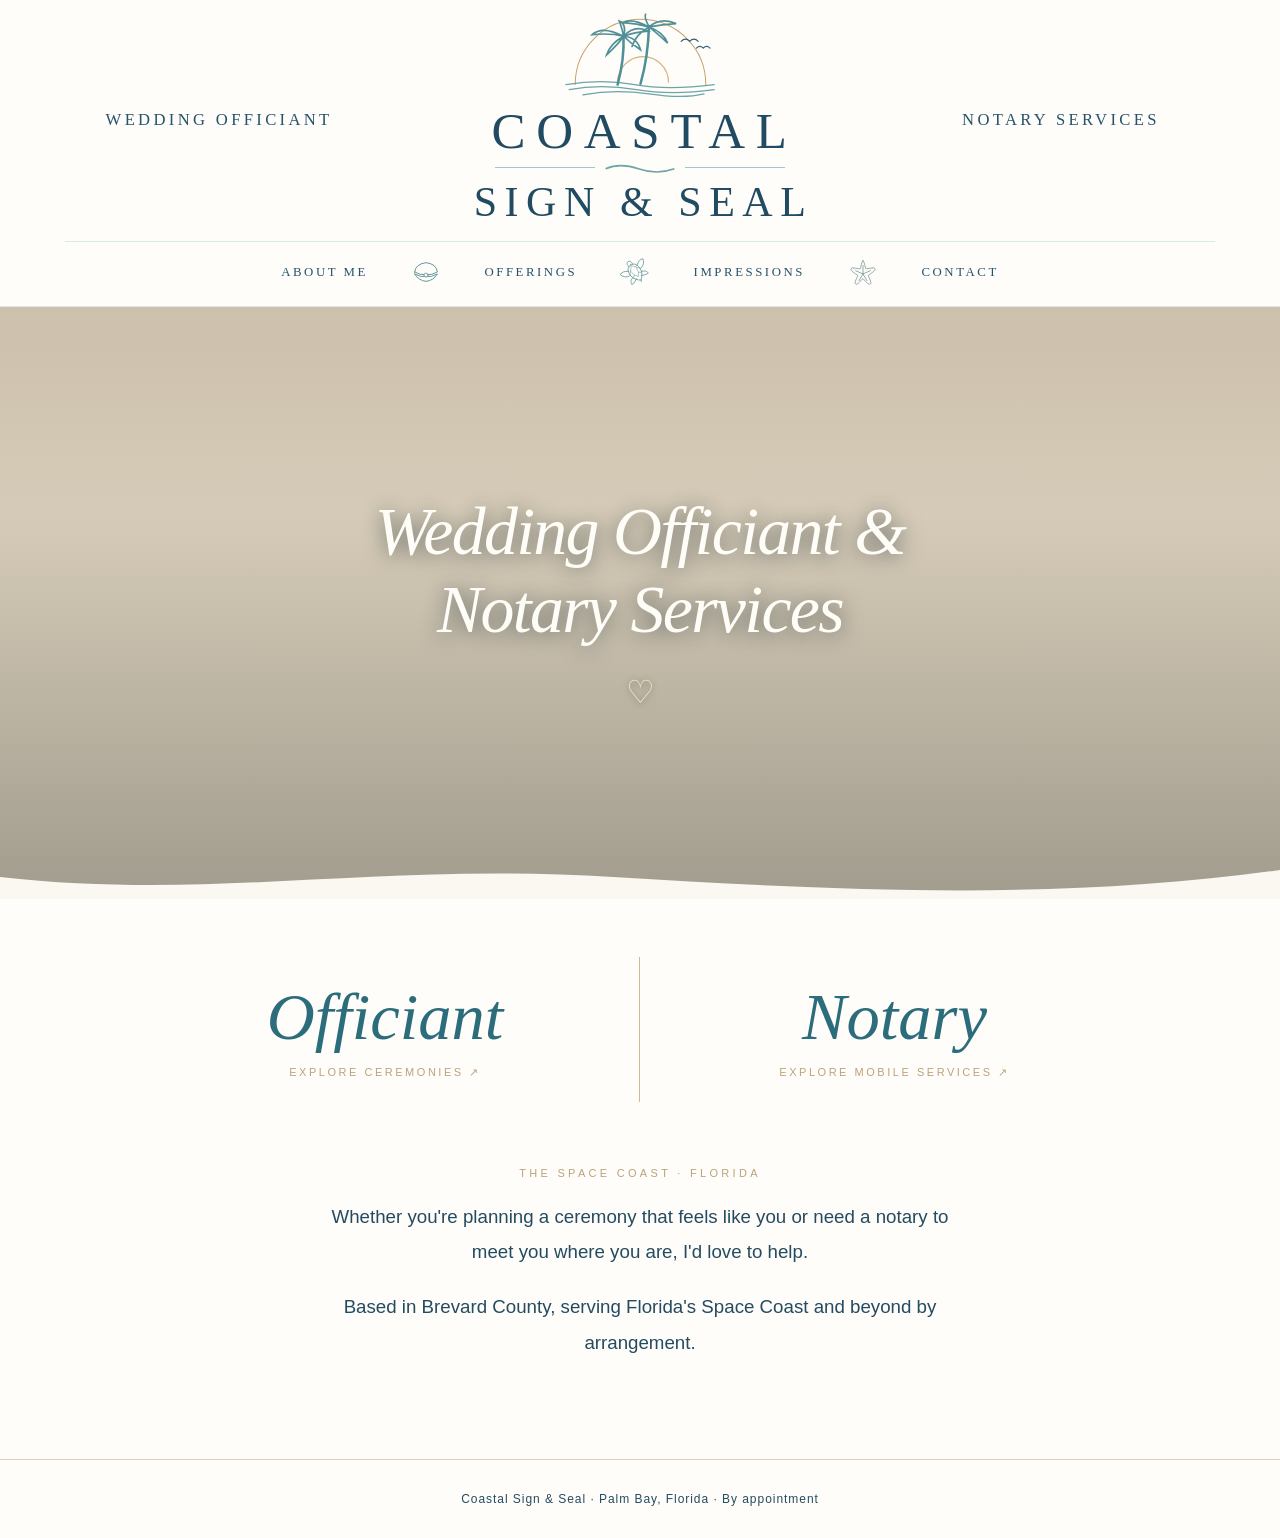
==== commit c1353a8b: "Correct turtle visual size and stroke contrast to match adjacent navigation icons" ====
--- a/index.html
+++ b/index.html
@@ -1 +1 @@
-<!doctype html><html lang="en"><head><meta charset="utf-8"><meta name="viewport" content="width=device-width,initial-scale=1"><meta name="description" content="Coastal Sign & Seal offers welcoming wedding ceremonies and mobile notary services in Brevard County, Florida."><title>Coastal Sign & Seal | Wedding Officiant & Mobile Notary</title><link rel="stylesheet" href="assets/site.css"></head><body><header class="site-header redesigned-header"><div class="header-top"><a class="service-side" href="weddings.html">Wedding Officiant</a><a class="brand" href="index.html" aria-label="Coastal Sign and Seal home"><svg class="logo-art" viewBox="0 0 230 100" role="img" aria-label="Palm trees, birds, sunrise and ocean waves"><g fill="none" stroke-linecap="round"><path d="M38 79A77 77 0 0 1 192 79" stroke="#c5a26d" stroke-width="1.2"/><path d="M88 76A30 30 0 0 1 148 76" stroke="#d3b07a" stroke-width="1.4"/><path d="M27 79Q69 72 108 79T202 79M31 85Q68 78 110 85T202 85M47 91Q85 84 125 90T190 90" stroke="#6ba5a8" stroke-width="1.5"/><path d="M88 79Q96 50 95 21M115 78Q124 47 125 10" stroke="#4f9097" stroke-width="3"/><path d="M95 22Q70 9 58 20Q80 18 95 22M95 22Q79 31 75 44Q90 30 95 22M95 22Q99 8 90 4Q94 15 95 22M95 22Q108 8 124 16Q108 17 95 22M95 22Q111 23 115 38Q103 30 95 22M125 11Q104 0 95 6Q111 7 125 11M125 11Q139 -1 157 7Q141 8 125 11M125 11Q142 17 147 30Q134 18 125 11M125 11Q119 -1 121 -4M125 11Q109 20 105 34" stroke="#4f9097" stroke-width="2"/><path d="M163 28q5 -5 10 0q5 -5 10 0M181 36q4 -4 8 0q4 -4 8 0" stroke="#315f75" stroke-width="1.4"/></g></svg><span class="brand-coastal">COASTAL</span><span class="brand-wave" aria-hidden="true"><i></i><svg viewBox="0 0 90 14"><path d="M2 8Q20 0 43 8T88 8" fill="none" stroke="#6ba5a8" stroke-width="2"/></svg><i></i></span><span class="brand-sign">SIGN &amp; SEAL</span></a><a class="service-side" href="notary.html">Notary Services</a></div><nav class="header-bottom" aria-label="Main navigation"><a href="about.html">About Me</a><svg class="nav-sea-icon" viewBox="0 0 48 42" aria-hidden="true"><g fill="none" stroke="#65979b" stroke-width="1.5" stroke-linecap="round" stroke-linejoin="round"><path d="M7 21 Q8 9 24 7 Q40 9 41 21 Q33 26 24 25 Q15 26 7 21Z"/><path d="M7 24 Q13 34 24 35 Q35 34 41 24 Q32 29 24 28 Q16 29 7 24Z"/><circle cx="24" cy="25.5" r="3" fill="#fffdf9" stroke="#65979b" stroke-width="1.2"/></g></svg><a href="weddings.html">Offerings</a><svg class="nav-sea-icon" viewBox="-13 -7 98 86" aria-hidden="true"><g transform="rotate(-35 36 36)" fill="none" stroke="#65979b" stroke-width="1.15" stroke-linecap="round" stroke-linejoin="round"><path d="M36 17 C46 17 51 26 50 39 C49 49 42 56 36 61 C30 56 23 49 22 39 C21 26 26 17 36 17Z"/><path d="M31 18 C29 14 30 8 36 7 C42 8 43 14 41 18"/><path d="M24 27 C16 20 9 19 3 22 C7 33 14 38 22 37"/><path d="M48 27 C56 20 63 19 69 22 C65 33 58 38 50 37"/><path d="M24 45 C17 45 13 50 12 57 C19 58 25 54 29 52"/><path d="M48 45 C55 45 59 50 60 57 C53 58 47 54 43 52"/><path d="M36 61 L35 64"/><path d="M36 20 L28 29 L30 42 L36 50 L42 42 L44 29Z M28 29 L22 35 M44 29 L50 35 M30 42 L25 46 M42 42 L47 46" stroke-width=".75"/></g></svg><a href="impressions.html">Impressions</a><svg class="nav-sea-icon" viewBox="0 0 48 42" aria-hidden="true"><g fill="none" stroke="#7b9b9d" stroke-width="1.25" stroke-linecap="round" stroke-linejoin="round"><path d="M24 4C26 4 27 14 28 16C31 17 40 13 42 16C44 19 34 24 32 26C32 29 38 37 35 39C32 41 26 33 24 31C21 33 16 41 13 39C10 37 16 29 16 26C14 24 4 19 6 16C8 13 17 17 20 16C21 14 22 4 24 4Z"/><path d="M24 11L24 24M13 19L24 24M35 19L24 24M18 34L24 24M30 34L24 24"/></g></svg><a href="contact.html">Contact</a></nav></header><main><section class="hero" aria-label="Florida beach"><h1>Wedding Officiant &amp;<br>Notary Services</h1><div class="flourish" aria-hidden="true">♡</div></section><div class="wave-divider" aria-hidden="true"><svg viewBox="0 0 1440 42" preserveAspectRatio="none"><path fill="#fbf8f1" d="M0 20C240 44 420 5 690 20S1200 43 1440 13V42H0Z"/></svg></div><section class="choices" aria-label="Explore our services"><a class="choice" href="weddings.html"><span>Officiant</span><small>Explore ceremonies ↗</small></a><a class="choice" href="notary.html"><span>Notary</span><small>Explore mobile services ↗</small></a></section><section class="intro"><div class="eyebrow">The Space Coast · Florida</div><p>Whether you're planning a ceremony that feels like you or need a notary to meet you where you are, I'd love to help.</p><p>Based in Brevard County, serving Florida's Space Coast and beyond by arrangement.</p></section></main><footer>Coastal Sign &amp; Seal · Palm Bay, Florida · By appointment</footer></body></html>+<!doctype html><html lang="en"><head><meta charset="utf-8"><meta name="viewport" content="width=device-width,initial-scale=1"><meta name="description" content="Coastal Sign & Seal offers welcoming wedding ceremonies and mobile notary services in Brevard County, Florida."><title>Coastal Sign & Seal | Wedding Officiant & Mobile Notary</title><link rel="stylesheet" href="assets/site.css"></head><body><header class="site-header redesigned-header"><div class="header-top"><a class="service-side" href="weddings.html">Wedding Officiant</a><a class="brand" href="index.html" aria-label="Coastal Sign and Seal home"><svg class="logo-art" viewBox="0 0 230 100" role="img" aria-label="Palm trees, birds, sunrise and ocean waves"><g fill="none" stroke-linecap="round"><path d="M38 79A77 77 0 0 1 192 79" stroke="#c5a26d" stroke-width="1.2"/><path d="M88 76A30 30 0 0 1 148 76" stroke="#d3b07a" stroke-width="1.4"/><path d="M27 79Q69 72 108 79T202 79M31 85Q68 78 110 85T202 85M47 91Q85 84 125 90T190 90" stroke="#6ba5a8" stroke-width="1.5"/><path d="M88 79Q96 50 95 21M115 78Q124 47 125 10" stroke="#4f9097" stroke-width="3"/><path d="M95 22Q70 9 58 20Q80 18 95 22M95 22Q79 31 75 44Q90 30 95 22M95 22Q99 8 90 4Q94 15 95 22M95 22Q108 8 124 16Q108 17 95 22M95 22Q111 23 115 38Q103 30 95 22M125 11Q104 0 95 6Q111 7 125 11M125 11Q139 -1 157 7Q141 8 125 11M125 11Q142 17 147 30Q134 18 125 11M125 11Q119 -1 121 -4M125 11Q109 20 105 34" stroke="#4f9097" stroke-width="2"/><path d="M163 28q5 -5 10 0q5 -5 10 0M181 36q4 -4 8 0q4 -4 8 0" stroke="#315f75" stroke-width="1.4"/></g></svg><span class="brand-coastal">COASTAL</span><span class="brand-wave" aria-hidden="true"><i></i><svg viewBox="0 0 90 14"><path d="M2 8Q20 0 43 8T88 8" fill="none" stroke="#6ba5a8" stroke-width="2"/></svg><i></i></span><span class="brand-sign">SIGN &amp; SEAL</span></a><a class="service-side" href="notary.html">Notary Services</a></div><nav class="header-bottom" aria-label="Main navigation"><a href="about.html">About Me</a><svg class="nav-sea-icon" viewBox="0 0 48 42" aria-hidden="true"><g fill="none" stroke="#65979b" stroke-width="1.5" stroke-linecap="round" stroke-linejoin="round"><path d="M7 21 Q8 9 24 7 Q40 9 41 21 Q33 26 24 25 Q15 26 7 21Z"/><path d="M7 24 Q13 34 24 35 Q35 34 41 24 Q32 29 24 28 Q16 29 7 24Z"/><circle cx="24" cy="25.5" r="3" fill="#fffdf9" stroke="#65979b" stroke-width="1.2"/></g></svg><a href="weddings.html">Offerings</a><svg class="nav-sea-icon" viewBox="-2 3 76 68" aria-hidden="true"><g transform="rotate(-35 36 36)" fill="none" stroke="#65979b" stroke-width="1.8" stroke-linecap="round" stroke-linejoin="round"><path d="M36 17 C46 17 51 26 50 39 C49 49 42 56 36 61 C30 56 23 49 22 39 C21 26 26 17 36 17Z"/><path d="M31 18 C29 14 30 8 36 7 C42 8 43 14 41 18"/><path d="M24 27 C16 20 9 19 3 22 C7 33 14 38 22 37"/><path d="M48 27 C56 20 63 19 69 22 C65 33 58 38 50 37"/><path d="M24 45 C17 45 13 50 12 57 C19 58 25 54 29 52"/><path d="M48 45 C55 45 59 50 60 57 C53 58 47 54 43 52"/><path d="M36 61 L35 64"/><path d="M36 20 L28 29 L30 42 L36 50 L42 42 L44 29Z M28 29 L22 35 M44 29 L50 35 M30 42 L25 46 M42 42 L47 46" stroke-width="1.1"/></g></svg><a href="impressions.html">Impressions</a><svg class="nav-sea-icon" viewBox="0 0 48 42" aria-hidden="true"><g fill="none" stroke="#7b9b9d" stroke-width="1.25" stroke-linecap="round" stroke-linejoin="round"><path d="M24 4C26 4 27 14 28 16C31 17 40 13 42 16C44 19 34 24 32 26C32 29 38 37 35 39C32 41 26 33 24 31C21 33 16 41 13 39C10 37 16 29 16 26C14 24 4 19 6 16C8 13 17 17 20 16C21 14 22 4 24 4Z"/><path d="M24 11L24 24M13 19L24 24M35 19L24 24M18 34L24 24M30 34L24 24"/></g></svg><a href="contact.html">Contact</a></nav></header><main><section class="hero" aria-label="Florida beach"><h1>Wedding Officiant &amp;<br>Notary Services</h1><div class="flourish" aria-hidden="true">♡</div></section><div class="wave-divider" aria-hidden="true"><svg viewBox="0 0 1440 42" preserveAspectRatio="none"><path fill="#fbf8f1" d="M0 20C240 44 420 5 690 20S1200 43 1440 13V42H0Z"/></svg></div><section class="choices" aria-label="Explore our services"><a class="choice" href="weddings.html"><span>Officiant</span><small>Explore ceremonies ↗</small></a><a class="choice" href="notary.html"><span>Notary</span><small>Explore mobile services ↗</small></a></section><section class="intro"><div class="eyebrow">The Space Coast · Florida</div><p>Whether you're planning a ceremony that feels like you or need a notary to meet you where you are, I'd love to help.</p><p>Based in Brevard County, serving Florida's Space Coast and beyond by arrangement.</p></section></main><footer>Coastal Sign &amp; Seal · Palm Bay, Florida · By appointment</footer></body></html>
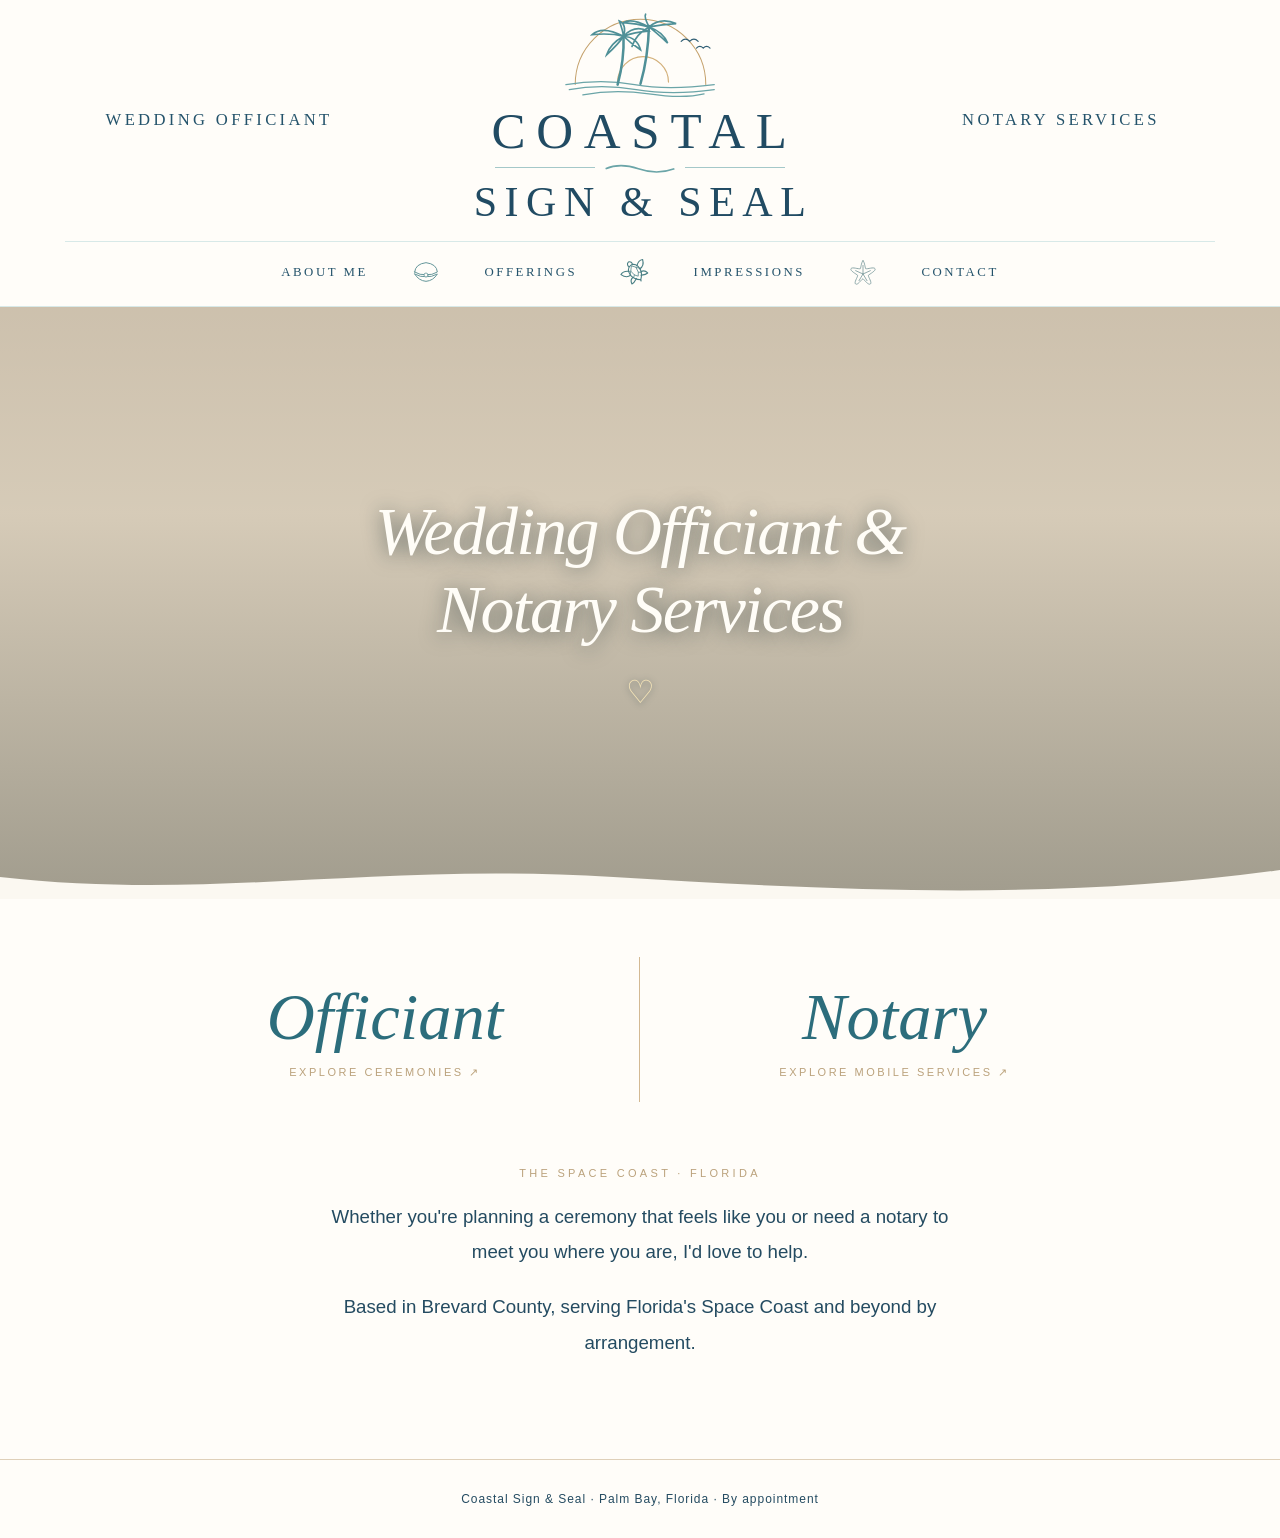
==== commit 7caf8767: "Give turtle its own larger navigation sizing and darker stronger linework" ====
--- a/index.html
+++ b/index.html
@@ -1 +1 @@
-<!doctype html><html lang="en"><head><meta charset="utf-8"><meta name="viewport" content="width=device-width,initial-scale=1"><meta name="description" content="Coastal Sign & Seal offers welcoming wedding ceremonies and mobile notary services in Brevard County, Florida."><title>Coastal Sign & Seal | Wedding Officiant & Mobile Notary</title><link rel="stylesheet" href="assets/site.css"></head><body><header class="site-header redesigned-header"><div class="header-top"><a class="service-side" href="weddings.html">Wedding Officiant</a><a class="brand" href="index.html" aria-label="Coastal Sign and Seal home"><svg class="logo-art" viewBox="0 0 230 100" role="img" aria-label="Palm trees, birds, sunrise and ocean waves"><g fill="none" stroke-linecap="round"><path d="M38 79A77 77 0 0 1 192 79" stroke="#c5a26d" stroke-width="1.2"/><path d="M88 76A30 30 0 0 1 148 76" stroke="#d3b07a" stroke-width="1.4"/><path d="M27 79Q69 72 108 79T202 79M31 85Q68 78 110 85T202 85M47 91Q85 84 125 90T190 90" stroke="#6ba5a8" stroke-width="1.5"/><path d="M88 79Q96 50 95 21M115 78Q124 47 125 10" stroke="#4f9097" stroke-width="3"/><path d="M95 22Q70 9 58 20Q80 18 95 22M95 22Q79 31 75 44Q90 30 95 22M95 22Q99 8 90 4Q94 15 95 22M95 22Q108 8 124 16Q108 17 95 22M95 22Q111 23 115 38Q103 30 95 22M125 11Q104 0 95 6Q111 7 125 11M125 11Q139 -1 157 7Q141 8 125 11M125 11Q142 17 147 30Q134 18 125 11M125 11Q119 -1 121 -4M125 11Q109 20 105 34" stroke="#4f9097" stroke-width="2"/><path d="M163 28q5 -5 10 0q5 -5 10 0M181 36q4 -4 8 0q4 -4 8 0" stroke="#315f75" stroke-width="1.4"/></g></svg><span class="brand-coastal">COASTAL</span><span class="brand-wave" aria-hidden="true"><i></i><svg viewBox="0 0 90 14"><path d="M2 8Q20 0 43 8T88 8" fill="none" stroke="#6ba5a8" stroke-width="2"/></svg><i></i></span><span class="brand-sign">SIGN &amp; SEAL</span></a><a class="service-side" href="notary.html">Notary Services</a></div><nav class="header-bottom" aria-label="Main navigation"><a href="about.html">About Me</a><svg class="nav-sea-icon" viewBox="0 0 48 42" aria-hidden="true"><g fill="none" stroke="#65979b" stroke-width="1.5" stroke-linecap="round" stroke-linejoin="round"><path d="M7 21 Q8 9 24 7 Q40 9 41 21 Q33 26 24 25 Q15 26 7 21Z"/><path d="M7 24 Q13 34 24 35 Q35 34 41 24 Q32 29 24 28 Q16 29 7 24Z"/><circle cx="24" cy="25.5" r="3" fill="#fffdf9" stroke="#65979b" stroke-width="1.2"/></g></svg><a href="weddings.html">Offerings</a><svg class="nav-sea-icon" viewBox="-2 3 76 68" aria-hidden="true"><g transform="rotate(-35 36 36)" fill="none" stroke="#65979b" stroke-width="1.8" stroke-linecap="round" stroke-linejoin="round"><path d="M36 17 C46 17 51 26 50 39 C49 49 42 56 36 61 C30 56 23 49 22 39 C21 26 26 17 36 17Z"/><path d="M31 18 C29 14 30 8 36 7 C42 8 43 14 41 18"/><path d="M24 27 C16 20 9 19 3 22 C7 33 14 38 22 37"/><path d="M48 27 C56 20 63 19 69 22 C65 33 58 38 50 37"/><path d="M24 45 C17 45 13 50 12 57 C19 58 25 54 29 52"/><path d="M48 45 C55 45 59 50 60 57 C53 58 47 54 43 52"/><path d="M36 61 L35 64"/><path d="M36 20 L28 29 L30 42 L36 50 L42 42 L44 29Z M28 29 L22 35 M44 29 L50 35 M30 42 L25 46 M42 42 L47 46" stroke-width="1.1"/></g></svg><a href="impressions.html">Impressions</a><svg class="nav-sea-icon" viewBox="0 0 48 42" aria-hidden="true"><g fill="none" stroke="#7b9b9d" stroke-width="1.25" stroke-linecap="round" stroke-linejoin="round"><path d="M24 4C26 4 27 14 28 16C31 17 40 13 42 16C44 19 34 24 32 26C32 29 38 37 35 39C32 41 26 33 24 31C21 33 16 41 13 39C10 37 16 29 16 26C14 24 4 19 6 16C8 13 17 17 20 16C21 14 22 4 24 4Z"/><path d="M24 11L24 24M13 19L24 24M35 19L24 24M18 34L24 24M30 34L24 24"/></g></svg><a href="contact.html">Contact</a></nav></header><main><section class="hero" aria-label="Florida beach"><h1>Wedding Officiant &amp;<br>Notary Services</h1><div class="flourish" aria-hidden="true">♡</div></section><div class="wave-divider" aria-hidden="true"><svg viewBox="0 0 1440 42" preserveAspectRatio="none"><path fill="#fbf8f1" d="M0 20C240 44 420 5 690 20S1200 43 1440 13V42H0Z"/></svg></div><section class="choices" aria-label="Explore our services"><a class="choice" href="weddings.html"><span>Officiant</span><small>Explore ceremonies ↗</small></a><a class="choice" href="notary.html"><span>Notary</span><small>Explore mobile services ↗</small></a></section><section class="intro"><div class="eyebrow">The Space Coast · Florida</div><p>Whether you're planning a ceremony that feels like you or need a notary to meet you where you are, I'd love to help.</p><p>Based in Brevard County, serving Florida's Space Coast and beyond by arrangement.</p></section></main><footer>Coastal Sign &amp; Seal · Palm Bay, Florida · By appointment</footer></body></html>+<!doctype html><html lang="en"><head><meta charset="utf-8"><meta name="viewport" content="width=device-width,initial-scale=1"><meta name="description" content="Coastal Sign & Seal offers welcoming wedding ceremonies and mobile notary services in Brevard County, Florida."><title>Coastal Sign & Seal | Wedding Officiant & Mobile Notary</title><link rel="stylesheet" href="assets/site.css"></head><body><header class="site-header redesigned-header"><div class="header-top"><a class="service-side" href="weddings.html">Wedding Officiant</a><a class="brand" href="index.html" aria-label="Coastal Sign and Seal home"><svg class="logo-art" viewBox="0 0 230 100" role="img" aria-label="Palm trees, birds, sunrise and ocean waves"><g fill="none" stroke-linecap="round"><path d="M38 79A77 77 0 0 1 192 79" stroke="#c5a26d" stroke-width="1.2"/><path d="M88 76A30 30 0 0 1 148 76" stroke="#d3b07a" stroke-width="1.4"/><path d="M27 79Q69 72 108 79T202 79M31 85Q68 78 110 85T202 85M47 91Q85 84 125 90T190 90" stroke="#6ba5a8" stroke-width="1.5"/><path d="M88 79Q96 50 95 21M115 78Q124 47 125 10" stroke="#4f9097" stroke-width="3"/><path d="M95 22Q70 9 58 20Q80 18 95 22M95 22Q79 31 75 44Q90 30 95 22M95 22Q99 8 90 4Q94 15 95 22M95 22Q108 8 124 16Q108 17 95 22M95 22Q111 23 115 38Q103 30 95 22M125 11Q104 0 95 6Q111 7 125 11M125 11Q139 -1 157 7Q141 8 125 11M125 11Q142 17 147 30Q134 18 125 11M125 11Q119 -1 121 -4M125 11Q109 20 105 34" stroke="#4f9097" stroke-width="2"/><path d="M163 28q5 -5 10 0q5 -5 10 0M181 36q4 -4 8 0q4 -4 8 0" stroke="#315f75" stroke-width="1.4"/></g></svg><span class="brand-coastal">COASTAL</span><span class="brand-wave" aria-hidden="true"><i></i><svg viewBox="0 0 90 14"><path d="M2 8Q20 0 43 8T88 8" fill="none" stroke="#6ba5a8" stroke-width="2"/></svg><i></i></span><span class="brand-sign">SIGN &amp; SEAL</span></a><a class="service-side" href="notary.html">Notary Services</a></div><nav class="header-bottom" aria-label="Main navigation"><a href="about.html">About Me</a><svg class="nav-sea-icon" viewBox="0 0 48 42" aria-hidden="true"><g fill="none" stroke="#65979b" stroke-width="1.5" stroke-linecap="round" stroke-linejoin="round"><path d="M7 21 Q8 9 24 7 Q40 9 41 21 Q33 26 24 25 Q15 26 7 21Z"/><path d="M7 24 Q13 34 24 35 Q35 34 41 24 Q32 29 24 28 Q16 29 7 24Z"/><circle cx="24" cy="25.5" r="3" fill="#fffdf9" stroke="#65979b" stroke-width="1.2"/></g></svg><a href="weddings.html">Offerings</a><svg class="nav-sea-icon nav-sea-turtle" viewBox="-4 1 80 72" aria-hidden="true"><g transform="rotate(-35 36 36)" fill="none" stroke="#497f84" stroke-width="2.8" stroke-linecap="round" stroke-linejoin="round"><path d="M36 17 C46 17 51 26 50 39 C49 49 42 56 36 61 C30 56 23 49 22 39 C21 26 26 17 36 17Z"/><path d="M31 18 C29 14 30 8 36 7 C42 8 43 14 41 18"/><path d="M24 27 C16 20 9 19 3 22 C7 33 14 38 22 37"/><path d="M48 27 C56 20 63 19 69 22 C65 33 58 38 50 37"/><path d="M24 45 C17 45 13 50 12 57 C19 58 25 54 29 52"/><path d="M48 45 C55 45 59 50 60 57 C53 58 47 54 43 52"/><path d="M36 61 L35 64"/><path d="M36 20 L28 29 L30 42 L36 50 L42 42 L44 29Z M28 29 L22 35 M44 29 L50 35 M30 42 L25 46 M42 42 L47 46" stroke-width="1.7"/></g></svg><a href="impressions.html">Impressions</a><svg class="nav-sea-icon" viewBox="0 0 48 42" aria-hidden="true"><g fill="none" stroke="#7b9b9d" stroke-width="1.25" stroke-linecap="round" stroke-linejoin="round"><path d="M24 4C26 4 27 14 28 16C31 17 40 13 42 16C44 19 34 24 32 26C32 29 38 37 35 39C32 41 26 33 24 31C21 33 16 41 13 39C10 37 16 29 16 26C14 24 4 19 6 16C8 13 17 17 20 16C21 14 22 4 24 4Z"/><path d="M24 11L24 24M13 19L24 24M35 19L24 24M18 34L24 24M30 34L24 24"/></g></svg><a href="contact.html">Contact</a></nav></header><main><section class="hero" aria-label="Florida beach"><h1>Wedding Officiant &amp;<br>Notary Services</h1><div class="flourish" aria-hidden="true">♡</div></section><div class="wave-divider" aria-hidden="true"><svg viewBox="0 0 1440 42" preserveAspectRatio="none"><path fill="#fbf8f1" d="M0 20C240 44 420 5 690 20S1200 43 1440 13V42H0Z"/></svg></div><section class="choices" aria-label="Explore our services"><a class="choice" href="weddings.html"><span>Officiant</span><small>Explore ceremonies ↗</small></a><a class="choice" href="notary.html"><span>Notary</span><small>Explore mobile services ↗</small></a></section><section class="intro"><div class="eyebrow">The Space Coast · Florida</div><p>Whether you're planning a ceremony that feels like you or need a notary to meet you where you are, I'd love to help.</p><p>Based in Brevard County, serving Florida's Space Coast and beyond by arrangement.</p></section></main><footer>Coastal Sign &amp; Seal · Palm Bay, Florida · By appointment</footer></body></html>
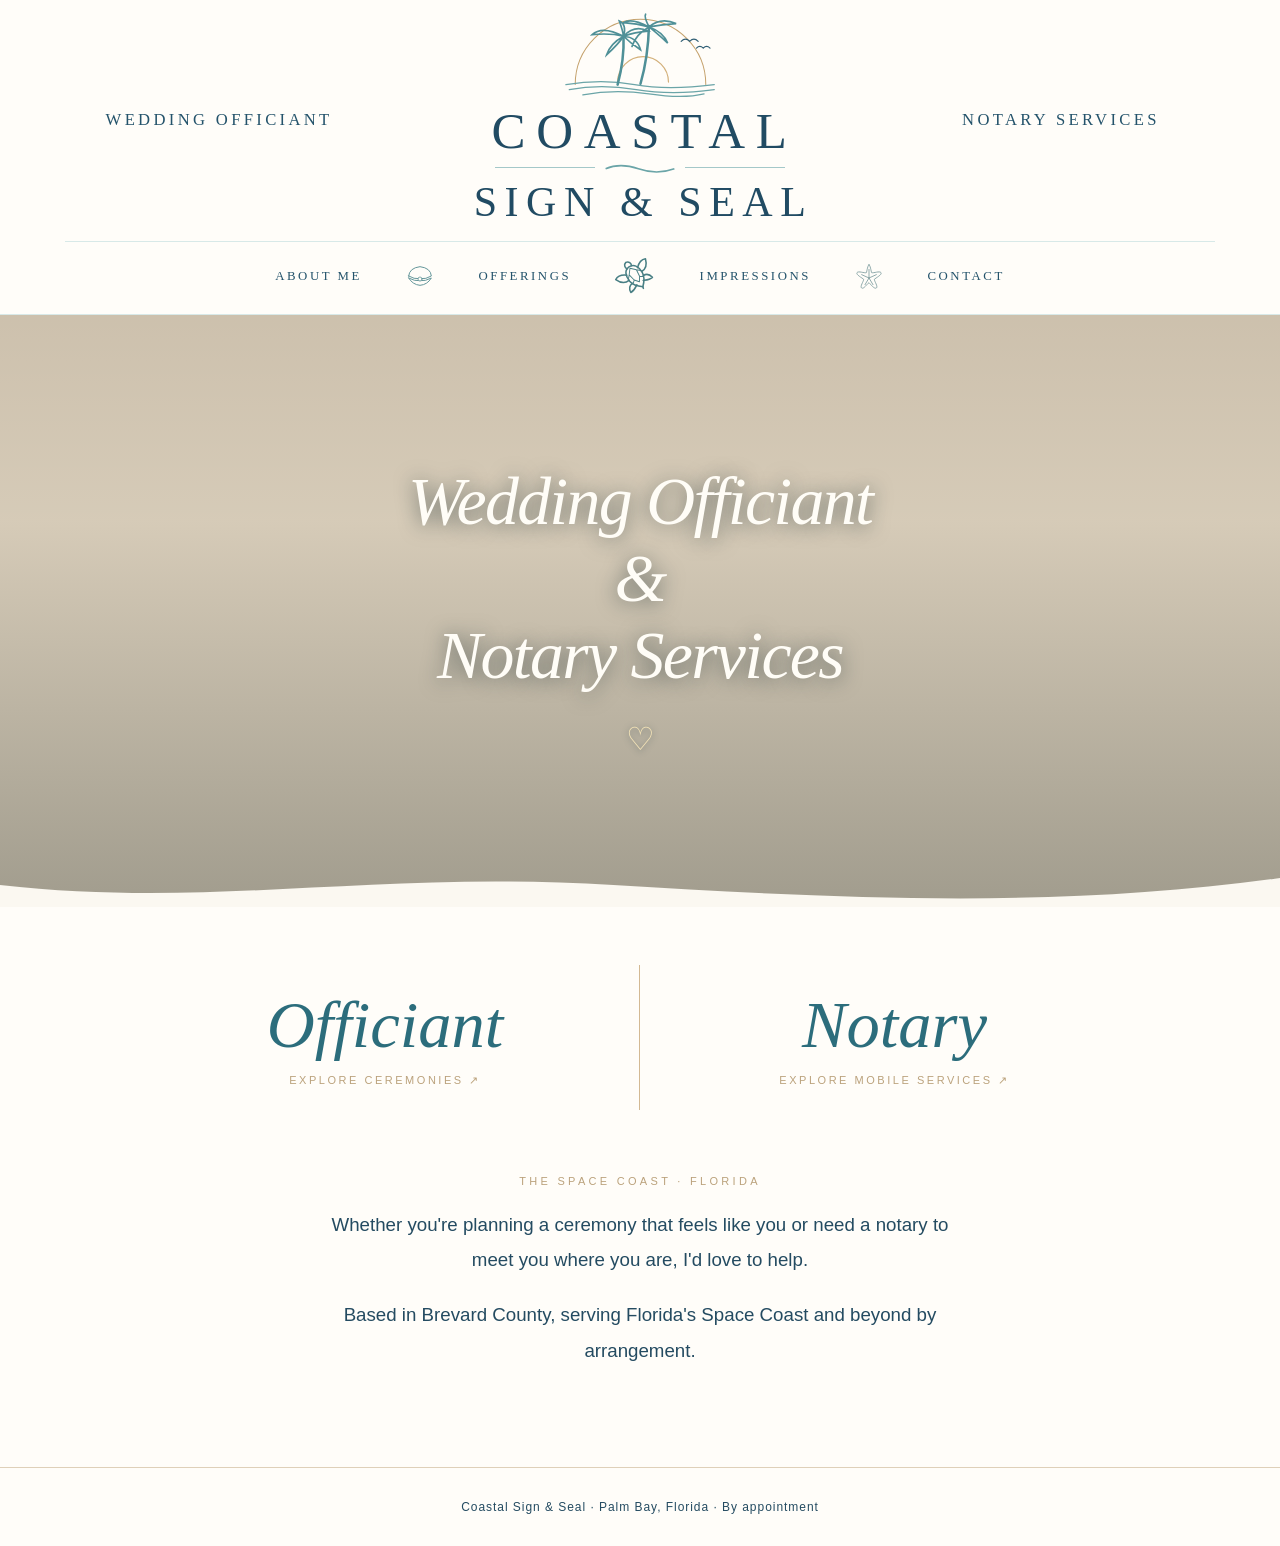
==== commit 3cddb78f: "Place ampersand on its own line in homepage hero" ====
--- a/index.html
+++ b/index.html
@@ -1 +1 @@
-<!doctype html><html lang="en"><head><meta charset="utf-8"><meta name="viewport" content="width=device-width,initial-scale=1"><meta name="description" content="Coastal Sign & Seal offers welcoming wedding ceremonies and mobile notary services in Brevard County, Florida."><title>Coastal Sign & Seal | Wedding Officiant & Mobile Notary</title><link rel="stylesheet" href="assets/site.css"></head><body><header class="site-header redesigned-header"><div class="header-top"><a class="service-side" href="weddings.html">Wedding Officiant</a><a class="brand" href="index.html" aria-label="Coastal Sign and Seal home"><svg class="logo-art" viewBox="0 0 230 100" role="img" aria-label="Palm trees, birds, sunrise and ocean waves"><g fill="none" stroke-linecap="round"><path d="M38 79A77 77 0 0 1 192 79" stroke="#c5a26d" stroke-width="1.2"/><path d="M88 76A30 30 0 0 1 148 76" stroke="#d3b07a" stroke-width="1.4"/><path d="M27 79Q69 72 108 79T202 79M31 85Q68 78 110 85T202 85M47 91Q85 84 125 90T190 90" stroke="#6ba5a8" stroke-width="1.5"/><path d="M88 79Q96 50 95 21M115 78Q124 47 125 10" stroke="#4f9097" stroke-width="3"/><path d="M95 22Q70 9 58 20Q80 18 95 22M95 22Q79 31 75 44Q90 30 95 22M95 22Q99 8 90 4Q94 15 95 22M95 22Q108 8 124 16Q108 17 95 22M95 22Q111 23 115 38Q103 30 95 22M125 11Q104 0 95 6Q111 7 125 11M125 11Q139 -1 157 7Q141 8 125 11M125 11Q142 17 147 30Q134 18 125 11M125 11Q119 -1 121 -4M125 11Q109 20 105 34" stroke="#4f9097" stroke-width="2"/><path d="M163 28q5 -5 10 0q5 -5 10 0M181 36q4 -4 8 0q4 -4 8 0" stroke="#315f75" stroke-width="1.4"/></g></svg><span class="brand-coastal">COASTAL</span><span class="brand-wave" aria-hidden="true"><i></i><svg viewBox="0 0 90 14"><path d="M2 8Q20 0 43 8T88 8" fill="none" stroke="#6ba5a8" stroke-width="2"/></svg><i></i></span><span class="brand-sign">SIGN &amp; SEAL</span></a><a class="service-side" href="notary.html">Notary Services</a></div><nav class="header-bottom" aria-label="Main navigation"><a href="about.html">About Me</a><svg class="nav-sea-icon" viewBox="0 0 48 42" aria-hidden="true"><g fill="none" stroke="#65979b" stroke-width="1.5" stroke-linecap="round" stroke-linejoin="round"><path d="M7 21 Q8 9 24 7 Q40 9 41 21 Q33 26 24 25 Q15 26 7 21Z"/><path d="M7 24 Q13 34 24 35 Q35 34 41 24 Q32 29 24 28 Q16 29 7 24Z"/><circle cx="24" cy="25.5" r="3" fill="#fffdf9" stroke="#65979b" stroke-width="1.2"/></g></svg><a href="weddings.html">Offerings</a><svg class="nav-sea-icon nav-sea-turtle" viewBox="-4 1 80 72" aria-hidden="true"><g transform="rotate(-35 36 36)" fill="none" stroke="#497f84" stroke-width="2.8" stroke-linecap="round" stroke-linejoin="round"><path d="M36 17 C46 17 51 26 50 39 C49 49 42 56 36 61 C30 56 23 49 22 39 C21 26 26 17 36 17Z"/><path d="M31 18 C29 14 30 8 36 7 C42 8 43 14 41 18"/><path d="M24 27 C16 20 9 19 3 22 C7 33 14 38 22 37"/><path d="M48 27 C56 20 63 19 69 22 C65 33 58 38 50 37"/><path d="M24 45 C17 45 13 50 12 57 C19 58 25 54 29 52"/><path d="M48 45 C55 45 59 50 60 57 C53 58 47 54 43 52"/><path d="M36 61 L35 64"/><path d="M36 20 L28 29 L30 42 L36 50 L42 42 L44 29Z M28 29 L22 35 M44 29 L50 35 M30 42 L25 46 M42 42 L47 46" stroke-width="1.7"/></g></svg><a href="impressions.html">Impressions</a><svg class="nav-sea-icon" viewBox="0 0 48 42" aria-hidden="true"><g fill="none" stroke="#7b9b9d" stroke-width="1.25" stroke-linecap="round" stroke-linejoin="round"><path d="M24 4C26 4 27 14 28 16C31 17 40 13 42 16C44 19 34 24 32 26C32 29 38 37 35 39C32 41 26 33 24 31C21 33 16 41 13 39C10 37 16 29 16 26C14 24 4 19 6 16C8 13 17 17 20 16C21 14 22 4 24 4Z"/><path d="M24 11L24 24M13 19L24 24M35 19L24 24M18 34L24 24M30 34L24 24"/></g></svg><a href="contact.html">Contact</a></nav></header><main><section class="hero" aria-label="Florida beach"><h1>Wedding Officiant &amp;<br>Notary Services</h1><div class="flourish" aria-hidden="true">♡</div></section><div class="wave-divider" aria-hidden="true"><svg viewBox="0 0 1440 42" preserveAspectRatio="none"><path fill="#fbf8f1" d="M0 20C240 44 420 5 690 20S1200 43 1440 13V42H0Z"/></svg></div><section class="choices" aria-label="Explore our services"><a class="choice" href="weddings.html"><span>Officiant</span><small>Explore ceremonies ↗</small></a><a class="choice" href="notary.html"><span>Notary</span><small>Explore mobile services ↗</small></a></section><section class="intro"><div class="eyebrow">The Space Coast · Florida</div><p>Whether you're planning a ceremony that feels like you or need a notary to meet you where you are, I'd love to help.</p><p>Based in Brevard County, serving Florida's Space Coast and beyond by arrangement.</p></section></main><footer>Coastal Sign &amp; Seal · Palm Bay, Florida · By appointment</footer></body></html>+<!doctype html><html lang="en"><head><meta charset="utf-8"><meta name="viewport" content="width=device-width,initial-scale=1"><meta name="description" content="Coastal Sign & Seal offers welcoming wedding ceremonies and mobile notary services in Brevard County, Florida."><title>Coastal Sign & Seal | Wedding Officiant & Mobile Notary</title><link rel="stylesheet" href="assets/site.css"></head><body><header class="site-header redesigned-header"><div class="header-top"><a class="service-side" href="weddings.html">Wedding Officiant</a><a class="brand" href="index.html" aria-label="Coastal Sign and Seal home"><svg class="logo-art" viewBox="0 0 230 100" role="img" aria-label="Palm trees, birds, sunrise and ocean waves"><g fill="none" stroke-linecap="round"><path d="M38 79A77 77 0 0 1 192 79" stroke="#c5a26d" stroke-width="1.2"/><path d="M88 76A30 30 0 0 1 148 76" stroke="#d3b07a" stroke-width="1.4"/><path d="M27 79Q69 72 108 79T202 79M31 85Q68 78 110 85T202 85M47 91Q85 84 125 90T190 90" stroke="#6ba5a8" stroke-width="1.5"/><path d="M88 79Q96 50 95 21M115 78Q124 47 125 10" stroke="#4f9097" stroke-width="3"/><path d="M95 22Q70 9 58 20Q80 18 95 22M95 22Q79 31 75 44Q90 30 95 22M95 22Q99 8 90 4Q94 15 95 22M95 22Q108 8 124 16Q108 17 95 22M95 22Q111 23 115 38Q103 30 95 22M125 11Q104 0 95 6Q111 7 125 11M125 11Q139 -1 157 7Q141 8 125 11M125 11Q142 17 147 30Q134 18 125 11M125 11Q119 -1 121 -4M125 11Q109 20 105 34" stroke="#4f9097" stroke-width="2"/><path d="M163 28q5 -5 10 0q5 -5 10 0M181 36q4 -4 8 0q4 -4 8 0" stroke="#315f75" stroke-width="1.4"/></g></svg><span class="brand-coastal">COASTAL</span><span class="brand-wave" aria-hidden="true"><i></i><svg viewBox="0 0 90 14"><path d="M2 8Q20 0 43 8T88 8" fill="none" stroke="#6ba5a8" stroke-width="2"/></svg><i></i></span><span class="brand-sign">SIGN &amp; SEAL</span></a><a class="service-side" href="notary.html">Notary Services</a></div><nav class="header-bottom" aria-label="Main navigation"><a href="about.html">About Me</a><svg class="nav-sea-icon" viewBox="0 0 48 42" aria-hidden="true"><g fill="none" stroke="#65979b" stroke-width="1.5" stroke-linecap="round" stroke-linejoin="round"><path d="M7 21 Q8 9 24 7 Q40 9 41 21 Q33 26 24 25 Q15 26 7 21Z"/><path d="M7 24 Q13 34 24 35 Q35 34 41 24 Q32 29 24 28 Q16 29 7 24Z"/><circle cx="24" cy="25.5" r="3" fill="#fffdf9" stroke="#65979b" stroke-width="1.2"/></g></svg><a href="weddings.html">Offerings</a><svg class="nav-sea-icon nav-sea-turtle" viewBox="-4 1 80 72" aria-hidden="true"><g transform="rotate(-35 36 36)" fill="none" stroke="#497f84" stroke-width="2.8" stroke-linecap="round" stroke-linejoin="round"><path d="M36 17 C46 17 51 26 50 39 C49 49 42 56 36 61 C30 56 23 49 22 39 C21 26 26 17 36 17Z"/><path d="M31 18 C29 14 30 8 36 7 C42 8 43 14 41 18"/><path d="M24 27 C16 20 9 19 3 22 C7 33 14 38 22 37"/><path d="M48 27 C56 20 63 19 69 22 C65 33 58 38 50 37"/><path d="M24 45 C17 45 13 50 12 57 C19 58 25 54 29 52"/><path d="M48 45 C55 45 59 50 60 57 C53 58 47 54 43 52"/><path d="M36 61 L35 64"/><path d="M36 20 L28 29 L30 42 L36 50 L42 42 L44 29Z M28 29 L22 35 M44 29 L50 35 M30 42 L25 46 M42 42 L47 46" stroke-width="1.7"/></g></svg><a href="impressions.html">Impressions</a><svg class="nav-sea-icon" viewBox="0 0 48 42" aria-hidden="true"><g fill="none" stroke="#7b9b9d" stroke-width="1.25" stroke-linecap="round" stroke-linejoin="round"><path d="M24 4C26 4 27 14 28 16C31 17 40 13 42 16C44 19 34 24 32 26C32 29 38 37 35 39C32 41 26 33 24 31C21 33 16 41 13 39C10 37 16 29 16 26C14 24 4 19 6 16C8 13 17 17 20 16C21 14 22 4 24 4Z"/><path d="M24 11L24 24M13 19L24 24M35 19L24 24M18 34L24 24M30 34L24 24"/></g></svg><a href="contact.html">Contact</a></nav></header><main><section class="hero" aria-label="Florida beach"><h1>Wedding Officiant<br>&amp;<br>Notary Services</h1><div class="flourish" aria-hidden="true">♡</div></section><div class="wave-divider" aria-hidden="true"><svg viewBox="0 0 1440 42" preserveAspectRatio="none"><path fill="#fbf8f1" d="M0 20C240 44 420 5 690 20S1200 43 1440 13V42H0Z"/></svg></div><section class="choices" aria-label="Explore our services"><a class="choice" href="weddings.html"><span>Officiant</span><small>Explore ceremonies ↗</small></a><a class="choice" href="notary.html"><span>Notary</span><small>Explore mobile services ↗</small></a></section><section class="intro"><div class="eyebrow">The Space Coast · Florida</div><p>Whether you're planning a ceremony that feels like you or need a notary to meet you where you are, I'd love to help.</p><p>Based in Brevard County, serving Florida's Space Coast and beyond by arrangement.</p></section></main><footer>Coastal Sign &amp; Seal · Palm Bay, Florida · By appointment</footer></body></html>
--- a/assets/site.css
+++ b/assets/site.css
@@ -99,3 +99,10 @@
 
 /* Keep the featured Written in the Tides card the same white as the other packages. */
 body:has(.service-collection) .service-card.feature{background:rgba(255,255,255,.89)!important}
+
+/* Turtle has a wider, diagonal silhouette than the oyster/starfish. Size it independently. */
+.redesigned-header .nav-sea-icon.nav-sea-turtle{width:44px;height:40px;flex:0 0 44px;overflow:visible}
+@media(max-width:760px){.redesigned-header .nav-sea-icon.nav-sea-turtle{width:26px;height:26px;flex-basis:26px}}
+
+/* Quiet, editorial informational notes for group appointments and gratuities. */
+.appreciation-note{max-width:850px;margin:2.2rem auto;padding:1.5rem 2rem;text-align:center;border-top:1px solid #d8e9e8;border-bottom:1px solid #d8e9e8;color:#24536b;background:rgba(234,245,244,.3)}.appreciation-note h2{font-family:Palatino,'Palatino Linotype',Georgia,serif;font-weight:400;font-style:italic;color:#397e83;margin:.15rem 0 .7rem}.appreciation-note p{margin:.65rem auto;max-width:700px;line-height:1.75}.planner-gratuity{font-size:.92rem;color:#397e83;margin:1rem 0}
